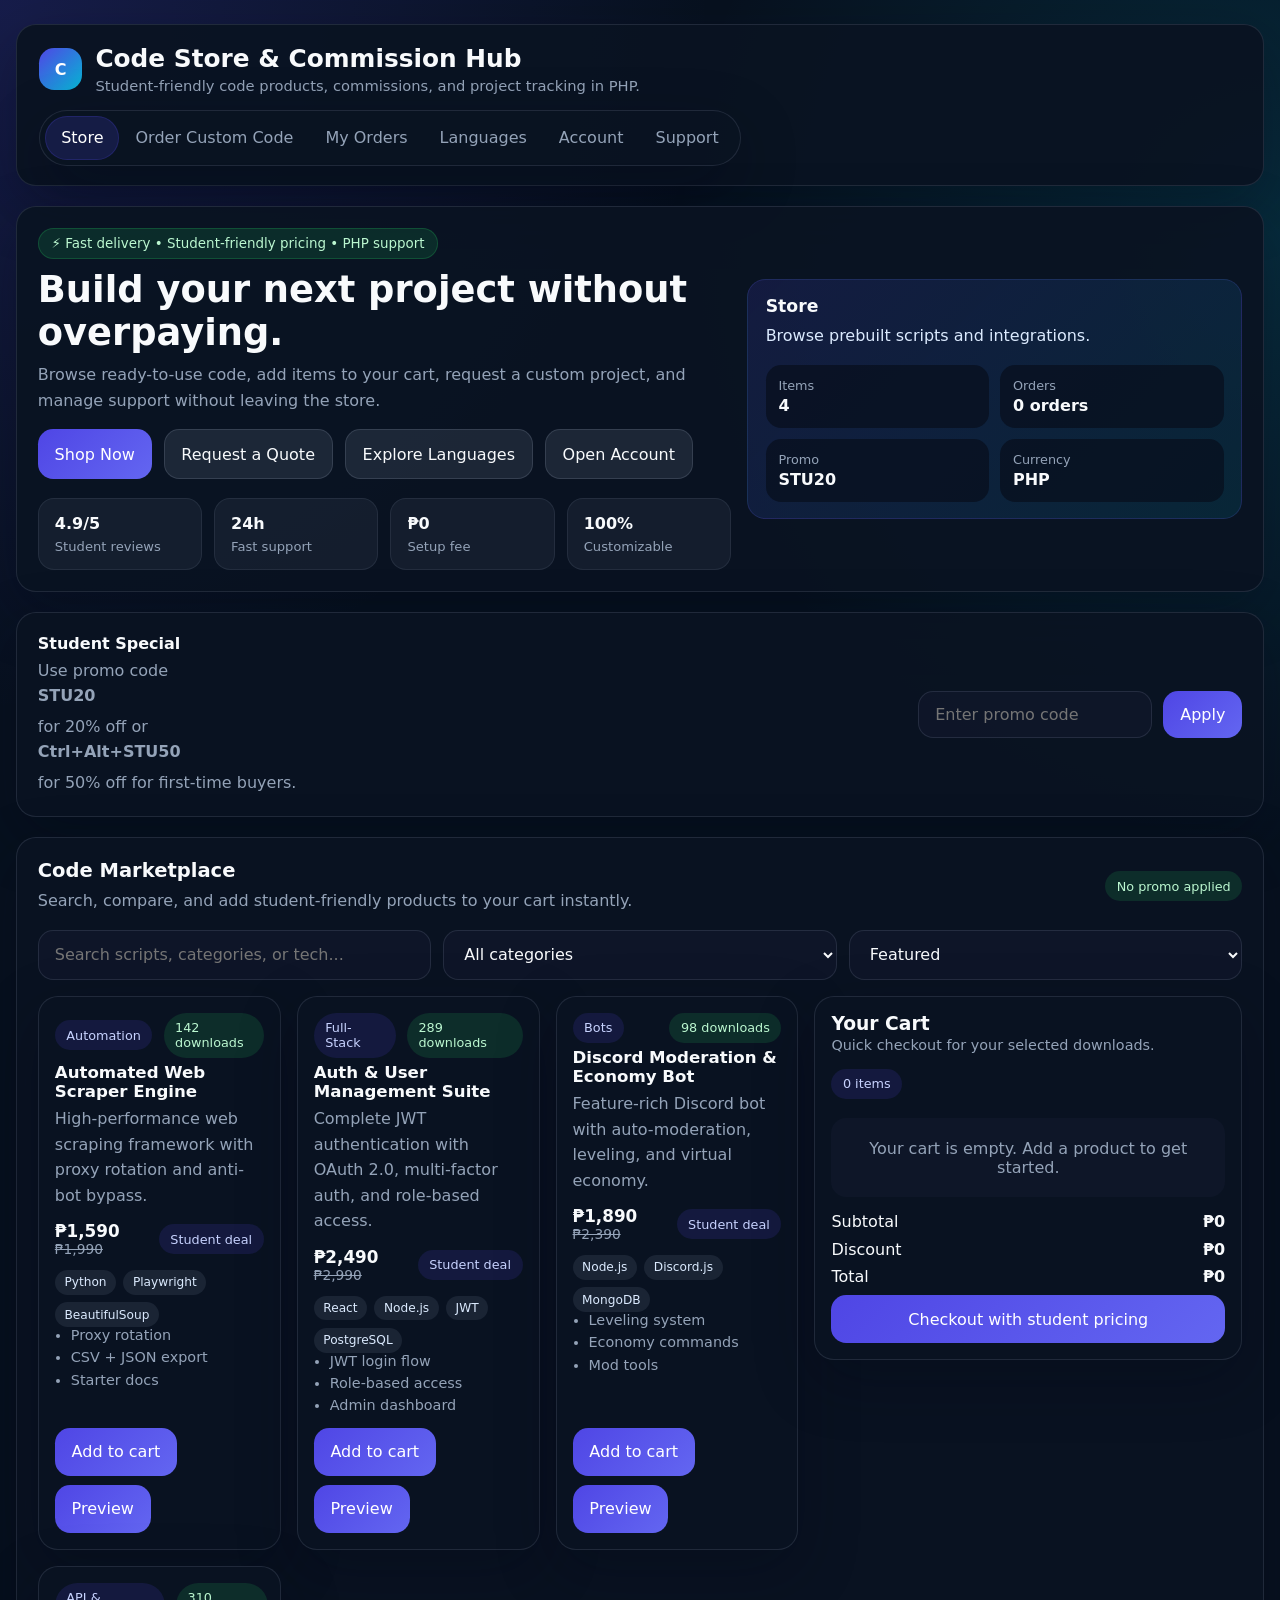
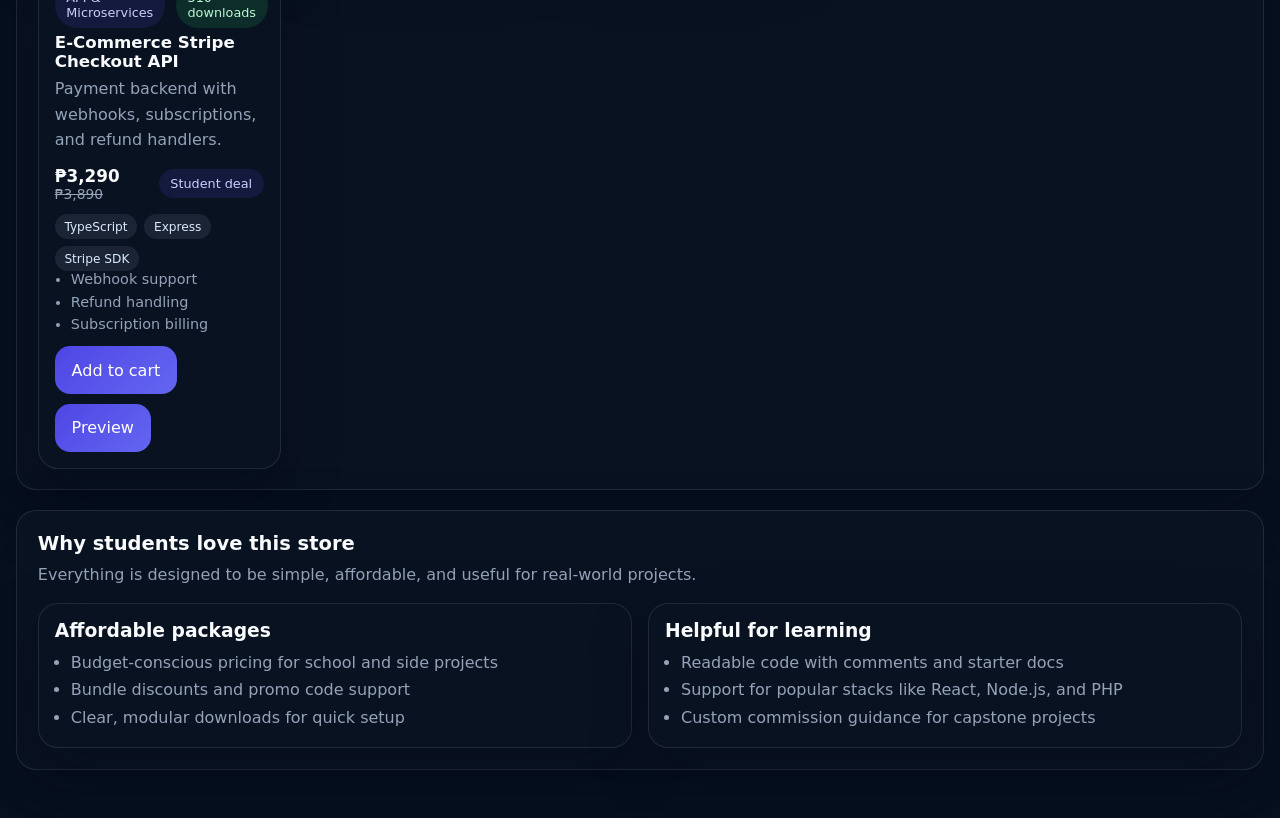
==== index.html @ bb5f00c5 "Update store with features" ====
﻿<!DOCTYPE html>
<html lang="en">
  <head>
    <meta charset="UTF-8" />
    <meta name="viewport" content="width=device-width, initial-scale=1.0" />
    <title>Code Store & Commission Hub</title>
    <style>
      :root {
        color-scheme: dark;
        --bg: #07111f;
        --surface: rgba(7, 17, 31, 0.95);
        --text: #f8fafc;
        --muted: #94a3b8;
        --accent: #4f46e5;
        --accent-soft: rgba(79, 70, 229, 0.16);
        --success: #22c55e;
        --warning: #f59e0b;
        --border: rgba(148, 163, 184, 0.16);
      }

      * {
        box-sizing: border-box;
      }

      body {
        margin: 0;
        min-height: 100vh;
        font-family: Inter, system-ui, -apple-system, BlinkMacSystemFont, 'Segoe UI', sans-serif;
        background: radial-gradient(circle at top left, rgba(79, 70, 229, 0.22), transparent 26%),
          radial-gradient(circle at 100% 10%, rgba(6, 182, 212, 0.16), transparent 24%),
          var(--bg);
        color: var(--text);
      }

      button,
      input,
      select,
      textarea {
        font: inherit;
      }

      .page {
        width: min(1280px, calc(100% - 2rem));
        margin: 0 auto;
        padding: 1.5rem 0 3rem;
      }

      .topbar,
      .tabs,
      .panel,
      .card,
      .cart-card,
      .mini-card {
        background: rgba(10, 19, 34, 0.95);
        border: 1px solid var(--border);
        border-radius: 1.25rem;
        box-shadow: 0 20px 60px rgba(2, 6, 23, 0.28);
      }

      .topbar {
        display: flex;
        flex-wrap: wrap;
        align-items: center;
        justify-content: space-between;
        gap: 1rem;
        padding: 1.2rem 1.4rem;
      }

      .brand {
        display: flex;
        align-items: center;
        gap: 0.85rem;
      }

      .brand-icon {
        width: 2.65rem;
        aspect-ratio: 1;
        border-radius: 0.95rem;
        background: linear-gradient(135deg, #4f46e5, #06b6d4);
        display: grid;
        place-items: center;
        font-weight: 800;
        color: white;
      }

      .brand-title {
        margin: 0;
        font-size: clamp(1.15rem, 2vw, 1.55rem);
      }

      .brand-subtitle {
        margin: 0.25rem 0 0;
        color: var(--muted);
        font-size: 0.92rem;
      }

      .tabs {
        display: inline-flex;
        padding: 0.3rem;
        border-radius: 999px;
      }

      .tab {
        border: none;
        background: transparent;
        color: var(--muted);
        padding: 0.78rem 1rem;
        border-radius: 999px;
        cursor: pointer;
        transition: all 180ms ease;
      }

      .tab.active {
        color: white;
        background: rgba(79, 70, 229, 0.18);
        box-shadow: inset 0 0 0 1px rgba(79, 70, 229, 0.22);
      }

      .content {
        display: grid;
        gap: 1.25rem;
        margin-top: 1.25rem;
      }

      .panel {
        padding: 1.3rem;
      }

      .panel h2 {
        margin: 0 0 0.4rem;
        font-size: 1.22rem;
      }

      .panel p {
        margin: 0;
        color: var(--muted);
        line-height: 1.6;
      }

      .hero {
        display: grid;
        gap: 1rem;
      }

      .hero-badge {
        display: inline-flex;
        align-items: center;
        gap: 0.45rem;
        max-width: fit-content;
        padding: 0.45rem 0.8rem;
        border-radius: 999px;
        background: rgba(34, 197, 94, 0.14);
        color: #bbf7d0;
        font-size: 0.84rem;
        border: 1px solid rgba(34, 197, 94, 0.24);
      }

      .hero h2 {
        margin: 0.65rem 0 0.5rem;
        font-size: clamp(1.5rem, 3vw, 2.3rem);
        line-height: 1.15;
      }

      .hero-actions {
        display: flex;
        flex-wrap: wrap;
        gap: 0.75rem;
        margin-top: 1rem;
      }

      .primary-btn,
      .secondary-btn,
      .card button,
      .form button,
      .promo-actions button,
      .cart-summary button,
      .mini-action {
        border: none;
        padding: 0.9rem 1.05rem;
        border-radius: 0.95rem;
        cursor: pointer;
        transition: transform 180ms ease, background 180ms ease;
      }

      .primary-btn,
      .card button,
      .form button,
      .promo-actions button,
      .cart-summary button {
        background: linear-gradient(135deg, #4f46e5, #6366f1);
        color: white;
      }

      .secondary-btn,
      .mini-action {
        background: rgba(148, 163, 184, 0.14);
        color: var(--text);
        border: 1px solid rgba(148, 163, 184, 0.2);
      }

      .primary-btn:hover,
      .secondary-btn:hover,
      .card button:hover,
      .form button:hover,
      .promo-actions button:hover,
      .cart-summary button:hover,
      .mini-action:hover {
        transform: translateY(-1px);
      }

      .stats {
        display: grid;
        gap: 0.75rem;
        grid-template-columns: repeat(auto-fit, minmax(120px, 1fr));
        margin-top: 1.2rem;
      }

      .stats > div {
        padding: 0.9rem 1rem;
        border-radius: 1rem;
        background: rgba(148, 163, 184, 0.08);
        border: 1px solid rgba(148, 163, 184, 0.12);
      }

      .stats strong {
        display: block;
        font-size: 1rem;
        margin-bottom: 0.2rem;
      }

      .stats span {
        color: var(--muted);
        font-size: 0.82rem;
      }

      .hero-summary {
        display: flex;
      }

      .summary-card {
        width: 100%;
        padding: 1rem 1.1rem;
        border-radius: 1.15rem;
        background: linear-gradient(135deg, rgba(79, 70, 229, 0.16), rgba(6, 182, 212, 0.12));
        border: 1px solid rgba(99, 102, 241, 0.18);
      }

      .summary-card h3 {
        margin: 0;
        font-size: 1.08rem;
      }

      .summary-card p {
        margin: 0.45rem 0 0;
        color: #dbeafe;
      }

      .summary-grid {
        display: grid;
        gap: 0.7rem;
        margin-top: 1rem;
        grid-template-columns: repeat(2, minmax(0, 1fr));
      }

      .summary-grid > div {
        padding: 0.8rem;
        border-radius: 0.95rem;
        background: rgba(8, 15, 28, 0.72);
      }

      .summary-grid span {
        display: block;
        color: var(--muted);
        font-size: 0.8rem;
        margin-bottom: 0.2rem;
      }

      .promo-banner {
        display: flex;
        flex-wrap: wrap;
        gap: 1rem;
        justify-content: space-between;
        align-items: center;
      }

      .promo-banner strong {
        display: block;
        margin-bottom: 0.3rem;
      }

      .promo-actions {
        display: flex;
        gap: 0.7rem;
        flex-wrap: wrap;
      }

      .promo-actions input {
        min-width: 200px;
        border: 1px solid var(--border);
        border-radius: 0.95rem;
        padding: 0.8rem 1rem;
        background: rgba(15, 23, 42, 0.95);
        color: var(--text);
      }

      .section-head {
        display: flex;
        flex-wrap: wrap;
        justify-content: space-between;
        gap: 0.75rem;
        align-items: center;
        margin-bottom: 1rem;
      }

      .pill {
        display: inline-flex;
        align-items: center;
        gap: 0.4rem;
        padding: 0.46rem 0.72rem;
        border-radius: 999px;
        font-size: 0.8rem;
        background: rgba(79, 70, 229, 0.15);
        color: #c7d2fe;
      }

      .pill.success {
        background: rgba(34, 197, 94, 0.15);
        color: #bbf7d0;
      }

      .filter-row {
        display: flex;
        flex-wrap: wrap;
        gap: 0.75rem;
        margin-bottom: 1rem;
      }

      .filter-row input,
      .filter-row select {
        border: 1px solid var(--border);
        background: rgba(15, 23, 42, 0.95);
        color: var(--text);
        border-radius: 0.95rem;
        padding: 0.85rem 1rem;
        min-width: 180px;
        flex: 1;
      }

      .store-shell {
        display: grid;
        gap: 1rem;
      }

      .products-panel {
        min-width: 0;
      }

      .grid-3 {
        display: grid;
        gap: 1rem;
        grid-template-columns: repeat(auto-fit, minmax(220px, 1fr));
      }

      .card {
        padding: 1rem;
        display: flex;
        flex-direction: column;
        gap: 0.9rem;
      }

      .card h3 {
        margin: 0;
        font-size: 1.04rem;
      }

      .card .meta {
        display: flex;
        justify-content: space-between;
        gap: 0.7rem;
        align-items: center;
        margin-bottom: 0.35rem;
      }

      .price-row {
        display: flex;
        align-items: center;
        justify-content: space-between;
        gap: 0.6rem;
      }

      .price-row strong {
        font-size: 1.05rem;
      }

      .old-price {
        color: var(--muted);
        text-decoration: line-through;
        font-size: 0.86rem;
      }

      .features-list {
        display: grid;
        gap: 0.4rem;
        margin: 0;
        padding-left: 1rem;
        color: var(--muted);
        font-size: 0.9rem;
      }

      .tags {
        display: flex;
        flex-wrap: wrap;
        gap: 0.45rem;
      }

      .tags span {
        padding: 0.34rem 0.6rem;
        border-radius: 999px;
        background: rgba(148, 163, 184, 0.12);
        color: #dbeafe;
        font-size: 0.76rem;
      }

      .card-actions {
        display: flex;
        gap: 0.6rem;
        flex-wrap: wrap;
        margin-top: auto;
      }

      .cart-card {
        padding: 1rem;
        display: flex;
        flex-direction: column;
        gap: 0.9rem;
      }

      .cart-items {
        display: grid;
        gap: 0.65rem;
      }

      .cart-item {
        padding: 0.8rem;
        border-radius: 0.95rem;
        background: rgba(15, 23, 42, 0.88);
        border: 1px solid var(--border);
      }

      .cart-item strong {
        display: block;
        margin-bottom: 0.25rem;
      }

      .cart-item small {
        color: var(--muted);
      }

      .cart-empty {
        padding: 1.3rem;
        border-radius: 0.95rem;
        background: rgba(15, 23, 42, 0.88);
        color: var(--muted);
        text-align: center;
      }

      .cart-summary {
        display: grid;
        gap: 0.55rem;
        margin-top: auto;
      }

      .line {
        display: flex;
        justify-content: space-between;
        gap: 0.6rem;
      }

      .option-grid {
        display: grid;
        gap: 0.8rem;
      }

      .option-card {
        text-align: left;
        border-radius: 1rem;
        padding: 0.95rem 1rem;
        border: 1px solid var(--border);
        background: rgba(15, 23, 42, 0.95);
        cursor: pointer;
        transition: border-color 180ms ease, background 180ms ease;
      }

      .option-card.selected {
        border-color: rgba(99, 102, 241, 0.4);
        background: rgba(79, 70, 229, 0.12);
      }

      .option-card small {
        display: block;
        margin-top: 0.35rem;
        color: var(--muted);
      }

      .form-group {
        display: grid;
        gap: 0.65rem;
        margin-bottom: 0.8rem;
      }

      .form-group input,
      .form-group select,
      .form-group textarea {
        width: 100%;
        border: 1px solid var(--border);
        border-radius: 0.95rem;
        padding: 0.85rem 1rem;
        background: rgba(15, 23, 42, 0.95);
        color: var(--text);
      }

      .form-group textarea {
        min-height: 110px;
        resize: vertical;
      }

      .field-row {
        display: grid;
        gap: 0.75rem;
        grid-template-columns: repeat(auto-fit, minmax(180px, 1fr));
      }

      .language-grid {
        display: grid;
        gap: 1rem;
        grid-template-columns: repeat(auto-fit, minmax(180px, 1fr));
      }

      .language-card {
        padding: 1rem;
        border-radius: 1rem;
        border: 1px solid var(--border);
        background: rgba(15, 23, 42, 0.95);
      }

      .language-card .tag {
        display: inline-flex;
        align-items: center;
        gap: 0.35rem;
        padding: 0.45rem 0.7rem;
        border-radius: 999px;
        background: rgba(79, 70, 229, 0.15);
        color: #c7d2fe;
        font-size: 0.8rem;
        margin-bottom: 0.7rem;
      }

      .language-card h3 {
        margin: 0 0 0.45rem;
      }

      .language-card p {
        color: var(--muted);
        line-height: 1.6;
      }

      .account-grid {
        display: grid;
        gap: 1rem;
      }

      .auth-card {
        padding: 1rem;
        border-radius: 1rem;
        border: 1px solid var(--border);
        background: rgba(15, 23, 42, 0.95);
      }

      .auth-toggle {
        display: flex;
        flex-wrap: wrap;
        gap: 0.6rem;
        margin: 0.7rem 0 1rem;
      }

      .auth-toggle button.active {
        background: rgba(79, 70, 229, 0.16);
        border-color: rgba(79, 70, 229, 0.3);
      }

      .notice {
        padding: 0.8rem 0.95rem;
        border-radius: 0.95rem;
        background: rgba(79, 70, 229, 0.12);
        color: #dbeafe;
        margin-top: 0.7rem;
      }

      .modal-backdrop {
        position: fixed;
        inset: 0;
        background: rgba(2, 6, 23, 0.82);
        display: grid;
        place-items: center;
        padding: 1rem;
        z-index: 50;
      }

      .modal-backdrop.hidden {
        display: none;
      }

      .modal {
        width: min(760px, 100%);
        max-height: 90vh;
        overflow: auto;
        background: rgba(10, 19, 34, 0.98);
        border: 1px solid var(--border);
        border-radius: 1.25rem;
        padding: 1.2rem;
        box-shadow: 0 24px 80px rgba(2, 6, 23, 0.35);
      }

      .modal-header {
        display: flex;
        justify-content: space-between;
        gap: 1rem;
        align-items: center;
        margin-bottom: 0.9rem;
      }

      .support-grid {
        display: grid;
        gap: 1rem;
      }

      .support-form,
      .support-list {
        display: grid;
        gap: 0.8rem;
      }

      .support-card {
        padding: 1rem;
        border-radius: 1rem;
        border: 1px solid var(--border);
        background: rgba(15, 23, 42, 0.95);
      }

      .support-card .actions {
        display: flex;
        flex-wrap: wrap;
        gap: 0.6rem;
        margin-top: 0.75rem;
      }

      .support-card .meta-line {
        display: flex;
        flex-wrap: wrap;
        gap: 0.65rem;
        align-items: center;
        color: var(--muted);
        font-size: 0.9rem;
      }

      .stack-buttons {
        display: flex;
        flex-wrap: wrap;
        gap: 0.6rem;
      }

      .stack-buttons button {
        border: 1px solid var(--border);
        padding: 0.7rem 0.9rem;
        border-radius: 999px;
        background: rgba(148, 163, 184, 0.08);
        color: var(--text);
        cursor: pointer;
      }

      .stack-buttons button.selected {
        background: rgba(79, 70, 229, 0.16);
        border-color: rgba(79, 70, 229, 0.3);
      }

      .summary-card .small-note {
        display: block;
        margin-top: 0.35rem;
        color: #dbeafe;
        font-size: 0.84rem;
      }

      .mini-grid {
        display: grid;
        gap: 1rem;
      }

      .mini-card {
        padding: 1rem;
      }

      .mini-card h3 {
        margin: 0 0 0.5rem;
      }

      .mini-card ul {
        margin: 0.5rem 0 0;
        padding-left: 1rem;
        color: var(--muted);
        line-height: 1.7;
      }

      .faq-list {
        display: grid;
        gap: 0.7rem;
        margin-top: 1rem;
      }

      .faq-item {
        padding: 0.9rem 1rem;
        border-radius: 1rem;
        background: rgba(15, 23, 42, 0.85);
        border: 1px solid var(--border);
      }

      .faq-item strong {
        display: block;
        margin-bottom: 0.25rem;
      }

      .orders-empty {
        padding: 2rem 1rem;
        text-align: center;
        color: var(--muted);
      }

      .order-card {
        padding: 1rem;
        border-radius: 1rem;
        border: 1px solid var(--border);
        background: rgba(15, 23, 42, 0.95);
        display: grid;
        gap: 0.75rem;
      }

      .order-header {
        display: flex;
        justify-content: space-between;
        gap: 0.75rem;
        flex-wrap: wrap;
      }

      .order-meta {
        display: flex;
        gap: 0.6rem;
        flex-wrap: wrap;
        align-items: center;
      }

      .order-key,
      .order-status {
        display: inline-flex;
        align-items: center;
        gap: 0.35rem;
        padding: 0.5rem 0.7rem;
        border-radius: 999px;
        background: rgba(148, 163, 184, 0.1);
        color: #dbeafe;
        font-size: 0.8rem;
      }

      .progress-bar {
        height: 0.72rem;
        border-radius: 999px;
        background: rgba(148, 163, 184, 0.14);
        overflow: hidden;
      }

      .progress-fill {
        height: 100%;
        background: linear-gradient(90deg, #4f46e5, #06b6d4);
      }

      @media (min-width: 860px) {
        .hero {
          grid-template-columns: 1.4fr 1fr;
          align-items: center;
        }

        .store-shell {
          grid-template-columns: 1.6fr 0.9fr;
          align-items: start;
        }

        .mini-grid {
          grid-template-columns: 1fr 1fr;
        }
      }
    </style>
  </head>
  <body>
    <div class="page">
      <section class="topbar">
        <div class="brand">
          <div class="brand-icon">C</div>
          <div>
            <h1 class="brand-title">Code Store & Commission Hub</h1>
            <p class="brand-subtitle">Student-friendly code products, commissions, and project tracking in PHP.</p>
          </div>
        </div>
        <div class="tabs" id="tabButtons"></div>
      </section>

      <section class="content">
        <article class="panel hero">
          <div>
            <span class="hero-badge">⚡ Fast delivery • Student-friendly pricing • PHP support</span>
            <h2>Build your next project without overpaying.</h2>
            <p>Browse ready-to-use code, add items to your cart, request a custom project, and manage support without leaving the store.</p>
            <div class="hero-actions">
              <button class="primary-btn" data-scroll="store">Shop Now</button>
              <button class="secondary-btn" data-scroll="commission">Request a Quote</button>
              <button class="secondary-btn" data-scroll="languages">Explore Languages</button>
              <button class="secondary-btn" data-scroll="account">Open Account</button>
            </div>
            <div class="stats">
              <div><strong>4.9/5</strong><span>Student reviews</span></div>
              <div><strong>24h</strong><span>Fast support</span></div>
              <div><strong>₱0</strong><span>Setup fee</span></div>
              <div><strong>100%</strong><span>Customizable</span></div>
            </div>
          </div>
          <div class="hero-summary">
            <div class="summary-card">
              <div>
                <h3 id="activeTabTitle">Store</h3>
                <p id="activeTabSubtitle">Browse prebuilt scripts and integrations.</p>
              </div>
              <div class="summary-grid">
                <div><span>Items</span><strong id="catalogCount">0</strong></div>
                <div><span>Orders</span><strong id="orderCount">0</strong></div>
                <div><span>Promo</span><strong>STU20</strong></div>
                <div><span>Currency</span><strong>PHP</strong></div>
              </div>
            </div>
          </div>
        </article>

        <article class="panel">
          <div class="promo-banner">
            <div>
              <strong>Student Special</strong>
              <p>Use promo code <strong>STU20</strong> for 20% off or <strong>Ctrl+Alt+STU50</strong> for 50% off for first-time buyers.</p>
            </div>
            <div class="promo-actions">
              <input id="promoInput" type="text" placeholder="Enter promo code" />
              <button class="secondary-btn" id="applyPromoBtn">Apply</button>
            </div>
          </div>
        </article>

        <article class="panel" id="storePanel">
          <div class="section-head">
            <div>
              <h2>Code Marketplace</h2>
              <p>Search, compare, and add student-friendly products to your cart instantly.</p>
            </div>
            <span class="pill success" id="promoStatus">No promo applied</span>
          </div>
          <div class="filter-row">
            <input id="searchInput" type="text" placeholder="Search scripts, categories, or tech..." />
            <select id="categoryFilter">
              <option value="all">All categories</option>
            </select>
            <select id="sortFilter">
              <option value="featured">Featured</option>
              <option value="cheap">Price: low to high</option>
              <option value="expensive">Price: high to low</option>
            </select>
          </div>
          <div class="store-shell">
            <div class="products-panel">
              <div class="grid-3" id="storeGrid"></div>
            </div>
            <aside class="cart-card">
              <div class="section-head" style="margin-bottom: 0.3rem;">
                <div>
                  <h3 style="margin: 0;">Your Cart</h3>
                  <p style="font-size: 0.9rem;">Quick checkout for your selected downloads.</p>
                </div>
                <span class="pill" id="cartCount">0 items</span>
              </div>
              <div class="cart-items" id="cartItems"></div>
              <div class="cart-summary">
                <div class="line"><span>Subtotal</span><strong id="subtotalValue">₱0</strong></div>
                <div class="line"><span>Discount</span><strong id="discountValue">₱0</strong></div>
                <div class="line"><span>Total</span><strong id="totalValue">₱0</strong></div>
                <button id="checkoutBtn">Checkout with student pricing</button>
              </div>
            </aside>
          </div>
        </article>

        <article class="panel" id="commissionPanel" hidden>
          <div>
            <h2>Order Custom Code</h2>
            <p>Create a tailored project brief and receive a transparent quote in Philippine Peso.</p>
          </div>
          <form class="form" id="commissionForm">
            <div class="form-group">
              <label>Project Scope</label>
              <div class="option-grid" id="scopeOptions"></div>
            </div>
            <div class="form-group">
              <label>Preferred Tech Stack</label>
              <div class="stack-buttons" id="stackButtons"></div>
            </div>
            <div class="form-group">
              <label>Delivery Speed</label>
              <div class="option-grid" id="deliveryOptions"></div>
            </div>
            <div class="form-group">
              <label>Project Description</label>
              <textarea id="projectDescription" placeholder="Describe your feature requirements, APIs, and goals..."></textarea>
            </div>
            <div class="summary-card">
              <div>
                <h3>Estimated Investment</h3>
                <p id="estimatedPrice">₱0</p>
                <span class="small-note">Includes student-friendly discounts and real-world delivery estimates.</span>
              </div>
              <button type="submit">Submit Commission Request</button>
            </div>
          </form>
        </article>

        <article class="panel" id="ordersPanel" hidden>
          <div class="section-head">
            <div>
              <h2>Your Orders</h2>
              <p>Track your purchases and active commissions in one place.</p>
            </div>
            <span class="pill">Secure downloads • Progress updates</span>
          </div>
          <div id="ordersList"></div>
        </article>

        <article class="panel" id="languagesPanel" hidden>
          <div class="section-head">
            <div>
              <h2>Programming Languages</h2>
              <p>Browse starter resources for PHP, Java, JavaScript, C, C++, and C# right here on the same page.</p>
            </div>
            <span class="pill">One-stop learning library</span>
          </div>
          <div class="language-grid" id="languageGrid">
            <div class="language-card">
              <div class="tag">PHP</div>
              <h3>PHP Projects</h3>
              <p>Starter templates for CMS modules, admin panels, APIs, and form processing.</p>
            </div>
            <div class="language-card">
              <div class="tag">Java</div>
              <h3>Java Applications</h3>
              <p>Console apps, desktop utilities, and backend service foundations.</p>
            </div>
            <div class="language-card">
              <div class="tag">JavaScript</div>
              <h3>JS Frontend Kits</h3>
              <p>Interactive UI components, dashboards, and browser-based automation scripts.</p>
            </div>
            <div class="language-card">
              <div class="tag">C</div>
              <h3>C Systems Starter</h3>
              <p>Low-level utilities, data structures, and algorithm practice templates.</p>
            </div>
            <div class="language-card">
              <div class="tag">C++</div>
              <h3>C++ Toolkit</h3>
              <p>Competitive programming templates, game logic, and performance-focused builds.</p>
            </div>
            <div class="language-card">
              <div class="tag">C#</div>
              <h3>C# Solutions</h3>
              <p>Windows desktop apps, Unity-friendly code, and .NET service blueprints.</p>
            </div>
          </div>
        </article>

        <article class="panel" id="accountPanel" hidden>
          <div class="section-head">
            <div>
              <h2>My Account</h2>
              <p>Create an account, sign in, and keep your purchases and support requests in one place.</p>
            </div>
            <span class="pill">Secure local account</span>
          </div>
          <div class="account-grid">
            <div class="auth-card">
              <div class="auth-toggle">
                <button class="mini-action active" type="button" data-auth-view="login">Login</button>
                <button class="mini-action" type="button" data-auth-view="register">Register</button>
              </div>
              <form id="loginForm" class="form-group">
                <div class="field-row">
                  <div>
                    <label>Email</label>
                    <input type="email" id="loginEmail" required />
                  </div>
                  <div>
                    <label>Password</label>
                    <input type="password" id="loginPassword" required />
                  </div>
                </div>
                <button type="submit">Log in</button>
              </form>
              <form id="registerForm" class="form-group" hidden>
                <div class="field-row">
                  <div>
                    <label>Full name</label>
                    <input type="text" id="registerName" required />
                  </div>
                  <div>
                    <label>Email</label>
                    <input type="email" id="registerEmail" required />
                  </div>
                </div>
                <div class="field-row">
                  <div>
                    <label>Password</label>
                    <input type="password" id="registerPassword" required />
                  </div>
                </div>
                <button type="submit">Create account</button>
              </form>
            </div>
            <div class="auth-card">
              <h3 style="margin-top: 0;">Account status</h3>
              <p id="accountStatus">You are not signed in yet.</p>
              <div id="accountInfo" class="notice"></div>
              <button id="logoutBtn" class="secondary-btn" style="margin-top: 0.8rem;" hidden>Log out</button>
            </div>
          </div>
        </article>

        <article class="panel" id="supportPanel" hidden>
          <div class="section-head">
            <div>
              <h2>Support Center</h2>
              <p>Request a refund, cancel an order, or ask for help with a purchase.</p>
            </div>
            <span class="pill">Live support queue</span>
          </div>
          <div class="support-grid">
            <form class="support-form" id="supportForm">
              <div class="form-group">
                <label>Issue Type</label>
                <select id="supportType">
                  <option value="refund">Refund request</option>
                  <option value="cancel">Order cancellation</option>
                  <option value="help">General support</option>
                </select>
              </div>
              <div class="form-group">
                <label>Related Order</label>
                <select id="supportOrderSelect"></select>
              </div>
              <div class="form-group">
                <label>Message</label>
                <textarea id="supportMessage" placeholder="Tell us what happened and how we can help..."></textarea>
              </div>
              <button type="submit">Submit support request</button>
            </form>
            <div class="support-list" id="supportList"></div>
          </div>
        </article>

        <article class="panel">
          <div class="section-head">
            <div>
              <h2>Why students love this store</h2>
              <p>Everything is designed to be simple, affordable, and useful for real-world projects.</p>
            </div>
          </div>
          <div class="mini-grid">
            <div class="mini-card">
              <h3>Affordable packages</h3>
              <ul>
                <li>Budget-conscious pricing for school and side projects</li>
                <li>Bundle discounts and promo code support</li>
                <li>Clear, modular downloads for quick setup</li>
              </ul>
            </div>
            <div class="mini-card">
              <h3>Helpful for learning</h3>
              <ul>
                <li>Readable code with comments and starter docs</li>
                <li>Support for popular stacks like React, Node.js, and PHP</li>
                <li>Custom commission guidance for capstone projects</li>
              </ul>
            </div>
          </div>
        </article>
      </section>
    </div>

    <div id="modalBackdrop" class="modal-backdrop hidden">
      <div class="modal">
        <div class="modal-header">
          <h3 id="modalTitle" style="margin: 0;">Details</h3>
          <button id="closeModalBtn" class="secondary-btn">Close</button>
        </div>
        <div id="modalBody"></div>
      </div>
    </div>

    <script>
      const tabs = [
        { id: 'store', title: 'Store', subtitle: 'Browse prebuilt scripts and integrations.' },
        { id: 'commission', title: 'Order Custom Code', subtitle: 'Submit a custom software request.' },
        { id: 'orders', title: 'My Orders', subtitle: 'Review your active commissions and purchases.' },
        { id: 'languages', title: 'Languages', subtitle: 'Explore coding language resources.' },
        { id: 'account', title: 'Account', subtitle: 'Log in, register, and manage your profile.' },
        { id: 'support', title: 'Support', subtitle: 'Manage refunds, cancellations, and help requests.' }
      ];

      const prebuiltItems = [
        {
          id: 'script-1',
          title: 'Automated Web Scraper Engine',
          category: 'Automation',
          price: 1590,
          oldPrice: 1990,
          tech: ['Python', 'Playwright', 'BeautifulSoup'],
          description: 'High-performance web scraping framework with proxy rotation and anti-bot bypass.',
          downloads: 142,
          features: ['Proxy rotation', 'CSV + JSON export', 'Starter docs']
        },
        {
          id: 'script-2',
          title: 'Auth & User Management Suite',
          category: 'Full-Stack',
          price: 2490,
          oldPrice: 2990,
          tech: ['React', 'Node.js', 'JWT', 'PostgreSQL'],
          description: 'Complete JWT authentication with OAuth 2.0, multi-factor auth, and role-based access.',
          downloads: 289,
          features: ['JWT login flow', 'Role-based access', 'Admin dashboard']
        },
        {
          id: 'script-3',
          title: 'Discord Moderation & Economy Bot',
          category: 'Bots',
          price: 1890,
          oldPrice: 2390,
          tech: ['Node.js', 'Discord.js', 'MongoDB'],
          description: 'Feature-rich Discord bot with auto-moderation, leveling, and virtual economy.',
          downloads: 98,
          features: ['Leveling system', 'Economy commands', 'Mod tools']
        },
        {
          id: 'script-4',
          title: 'E-Commerce Stripe Checkout API',
          category: 'API & Microservices',
          price: 3290,
          oldPrice: 3890,
          tech: ['TypeScript', 'Express', 'Stripe SDK'],
          description: 'Payment backend with webhooks, subscriptions, and refund handlers.',
          downloads: 310,
          features: ['Webhook support', 'Refund handling', 'Subscription billing']
        }
      ];

      const languagePacks = [
        {
          id: 'php',
          title: 'PHP Starter Pack',
          description: 'Reusable PHP templates for forms, APIs, and admin panels.',
          filename: 'php-starter-pack.txt',
          content: 'PHP Starter Pack\n- Form handler template\n- API route starter\n- Admin panel layout sample'
        },
        {
          id: 'java',
          title: 'Java Starter Pack',
          description: 'Console and backend Java foundations for school and capstone projects.',
          filename: 'java-starter-pack.txt',
          content: 'Java Starter Pack\n- Main class template\n- CRUD service scaffold\n- File handling sample'
        },
        {
          id: 'javascript',
          title: 'JavaScript Starter Pack',
          description: 'Frontend and Node.js modules with reusable UI patterns.',
          filename: 'javascript-starter-pack.txt',
          content: 'JavaScript Starter Pack\n- DOM utility functions\n- API request helper\n- UI state sample'
        },
        {
          id: 'c',
          title: 'C Starter Pack',
          description: 'Simple C utilities for data structures and algorithm study.',
          filename: 'c-starter-pack.txt',
          content: 'C Starter Pack\n- Linked list sample\n- Stack implementation\n- File input output example'
        },
        {
          id: 'cpp',
          title: 'C++ Starter Pack',
          description: 'Performance-oriented templates for games, algorithms, and competitions.',
          filename: 'cpp-starter-pack.txt',
          content: 'C++ Starter Pack\n- Sorting template\n- Class demo\n- Graph traversal sample'
        },
        {
          id: 'csharp',
          title: 'C# Starter Pack',
          description: 'Helpful C# templates for .NET, desktop apps, and Unity-style coding.',
          filename: 'csharp-starter-pack.txt',
          content: 'C# Starter Pack\n- Console app template\n- Service class sample\n- JSON helper example'
        }
      ];

      const commissionScope = [
        { id: 'basic', title: 'Basic Script / Bug Fix', price: 4200 },
        { id: 'medium', title: 'Full Feature Module', price: 9800 },
        { id: 'complex', title: 'Full Platform / App', price: 24800 }
      ];

      const deliveryOptionsData = [
        { id: 'standard', title: 'Standard (7 days)', multiplier: 1.0 },
        { id: 'express', title: 'Express (3 days)', multiplier: 1.3 },
        { id: 'rush', title: 'Rush (24 hours)', multiplier: 1.8 }
      ];

      const stackOptions = ['React', 'Node.js', 'Python', 'TypeScript', 'Go', 'PostgreSQL', 'Docker', 'TailwindCSS'];

      let currentTab = 'store';

      const state = {
        search: '',
        category: 'all',
        sort: 'featured',
        promo: '',
        promoApplied: false,
        selectedScope: 'medium',
        selectedDelivery: 'standard',
        selectedStack: ['React', 'Node.js'],
        description: '',
        cart: [],
        supportTickets: [],
        currentUser: null,
        authView: 'login'
      };

      const tabButtons = document.getElementById('tabButtons');
      const activeTabTitle = document.getElementById('activeTabTitle');
      const activeTabSubtitle = document.getElementById('activeTabSubtitle');
      const orderCount = document.getElementById('orderCount');
      const catalogCount = document.getElementById('catalogCount');
      const storePanel = document.getElementById('storePanel');
      const commissionPanel = document.getElementById('commissionPanel');
      const ordersPanel = document.getElementById('ordersPanel');
      const languagesPanel = document.getElementById('languagesPanel');
      const accountPanel = document.getElementById('accountPanel');
      const supportPanel = document.getElementById('supportPanel');
      const storeGrid = document.getElementById('storeGrid');
      const searchInput = document.getElementById('searchInput');
      const categoryFilter = document.getElementById('categoryFilter');
      const sortFilter = document.getElementById('sortFilter');
      const scopeOptions = document.getElementById('scopeOptions');
      const deliveryOptions = document.getElementById('deliveryOptions');
      const stackButtons = document.getElementById('stackButtons');
      const estimatedPrice = document.getElementById('estimatedPrice');
      const projectDescription = document.getElementById('projectDescription');
      const commissionForm = document.getElementById('commissionForm');
      const ordersList = document.getElementById('ordersList');
      const supportForm = document.getElementById('supportForm');
      const supportType = document.getElementById('supportType');
      const supportOrderSelect = document.getElementById('supportOrderSelect');
      const supportMessage = document.getElementById('supportMessage');
      const supportList = document.getElementById('supportList');
      const promoInput = document.getElementById('promoInput');
      const applyPromoBtn = document.getElementById('applyPromoBtn');
      const promoStatus = document.getElementById('promoStatus');
      const cartItems = document.getElementById('cartItems');
      const cartCount = document.getElementById('cartCount');
      const subtotalValue = document.getElementById('subtotalValue');
      const discountValue = document.getElementById('discountValue');
      const totalValue = document.getElementById('totalValue');
      const checkoutBtn = document.getElementById('checkoutBtn');
      const modalBackdrop = document.getElementById('modalBackdrop');
      const modalTitle = document.getElementById('modalTitle');
      const modalBody = document.getElementById('modalBody');
      const closeModalBtn = document.getElementById('closeModalBtn');
      const loginForm = document.getElementById('loginForm');
      const registerForm = document.getElementById('registerForm');
      const loginEmail = document.getElementById('loginEmail');
      const loginPassword = document.getElementById('loginPassword');
      const registerName = document.getElementById('registerName');
      const registerEmail = document.getElementById('registerEmail');
      const registerPassword = document.getElementById('registerPassword');
      const accountStatus = document.getElementById('accountStatus');
      const accountInfo = document.getElementById('accountInfo');
      const logoutBtn = document.getElementById('logoutBtn');
      const languageGrid = document.getElementById('languageGrid');

      function formatCurrency(value) {
        return new Intl.NumberFormat('en-PH', { style: 'currency', currency: 'PHP', maximumFractionDigits: 0 }).format(value);
      }

      function generateKey(title) {
        const code = title
          .split(' ')
          .map(word => word[0])
          .join('')
          .toUpperCase();
        return `${code}-${Math.random().toString(36).slice(2, 8).toUpperCase()}`;
      }

      function getEstimatedPrice() {
        const scope = commissionScope.find(item => item.id === state.selectedScope);
        const delivery = deliveryOptionsData.find(item => item.id === state.selectedDelivery);
        const stackFee = state.selectedStack.length * 650;
        return Math.round((scope.price + stackFee) * delivery.multiplier);
      }

      function getDiscountPercent() {
        const promo = state.promo.toUpperCase();
        if (state.promoApplied && promo === 'STU20') return 0.2;
        if (state.promoApplied && promo === 'CTRL+ALT+STU50') return 0.5;
        return 0;
      }

      function getCartSubtotal() {
        return state.cart.reduce((sum, item) => sum + item.price, 0);
      }

      function getCartDiscount() {
        return Math.round(getCartSubtotal() * getDiscountPercent());
      }

      function getCartTotal() {
        return getCartSubtotal() - getCartDiscount();
      }

      function getCurrentUserOrders() {
        return state.currentUser?.orders || [];
      }

      function saveAccount(user) {
        localStorage.setItem('codeStoreAccount', JSON.stringify(user));
        const accounts = JSON.parse(localStorage.getItem('codeStoreAccounts') || '[]');
        const existingIndex = accounts.findIndex(account => account.email === user.email);
        if (existingIndex >= 0) {
          accounts[existingIndex] = user;
        } else {
          accounts.push(user);
        }
        localStorage.setItem('codeStoreAccounts', JSON.stringify(accounts));
      }

      function loadAccount() {
        const raw = localStorage.getItem('codeStoreAccount');
        if (!raw) return null;
        try {
          const user = JSON.parse(raw);
          return { ...user, orders: user.orders || [] };
        } catch (error) {
          return null;
        }
      }

      function requireAccount(actionLabel) {
        if (!state.currentUser) {
          alert(`Please create an account or log in before you can ${actionLabel}.`);
          setTab('account');
          return false;
        }
        return true;
      }

      function setTab(tabId) {
        currentTab = tabId;
        const tabData = tabs.find(tab => tab.id === tabId);
        if (!tabData) return;
        activeTabTitle.textContent = tabData.title;
        activeTabSubtitle.textContent = tabData.subtitle;
        orderCount.textContent = `${getCurrentUserOrders().length} orders`;

        tabButtons.querySelectorAll('.tab').forEach(button => {
          button.classList.toggle('active', button.dataset.tab === tabId);
        });

        storePanel.hidden = tabId !== 'store';
        commissionPanel.hidden = tabId !== 'commission';
        ordersPanel.hidden = tabId !== 'orders';
        languagesPanel.hidden = tabId !== 'languages';
        accountPanel.hidden = tabId !== 'account';
        supportPanel.hidden = tabId !== 'support';
      }

      function renderTabs() {
        tabButtons.innerHTML = tabs
          .map(tab => `<button class="tab${tab.id === currentTab ? ' active' : ''}" data-tab="${tab.id}">${tab.title}</button>`)
          .join('');

        tabButtons.querySelectorAll('.tab').forEach(button => {
          button.addEventListener('click', () => setTab(button.dataset.tab));
        });
      }

      function renderCategoryFilter() {
        const categories = ['all', ...new Set(prebuiltItems.map(item => item.category))];
        categoryFilter.innerHTML = categories
          .map(category => `<option value="${category}" ${state.category === category ? 'selected' : ''}>${category === 'all' ? 'All categories' : category}</option>`)
          .join('');
      }

      function getFilteredItems() {
        const query = state.search.trim().toLowerCase();
        return prebuiltItems
          .filter(item => {
            const matchesCategory = state.category === 'all' || item.category === state.category;
            const matchesQuery =
              item.title.toLowerCase().includes(query) ||
              item.category.toLowerCase().includes(query) ||
              item.tech.some(tech => tech.toLowerCase().includes(query));
            return matchesCategory && matchesQuery;
          })
          .sort((a, b) => {
            if (state.sort === 'cheap') return a.price - b.price;
            if (state.sort === 'expensive') return b.price - a.price;
            return 0;
          });
      }

      function renderStore() {
        const filtered = getFilteredItems();
        catalogCount.textContent = filtered.length;

        if (filtered.length === 0) {
          storeGrid.innerHTML = '<div class="orders-empty">No matching products were found.</div>';
          return;
        }

        storeGrid.innerHTML = filtered
          .map(item => `
            <div class="card">
              <div>
                <div class="meta">
                  <span class="pill">${item.category}</span>
                  <span class="pill success">${item.downloads} downloads</span>
                </div>
                <h3>${item.title}</h3>
                <p style="color: var(--muted); margin: 0.3rem 0 0.8rem; line-height: 1.6;">${item.description}</p>
                <div class="price-row">
                  <div>
                    <strong>${formatCurrency(item.price)}</strong>
                    <div class="old-price">${item.oldPrice ? formatCurrency(item.oldPrice) : ''}</div>
                  </div>
                  <span class="pill">Student deal</span>
                </div>
                <div class="tags" style="margin-top: 0.8rem;">${item.tech.map(tech => `<span>${tech}</span>`).join('')}</div>
                <ul class="features-list">
                  ${item.features.map(feature => `<li>${feature}</li>`).join('')}
                </ul>
              </div>
              <div class="card-actions">
                <button data-action="buy" data-id="${item.id}">Add to cart</button>
                <button class="secondary-btn" data-action="preview" data-id="${item.id}">Preview</button>
              </div>
            </div>
          `)
          .join('');

        storeGrid.querySelectorAll('button[data-action="buy"]').forEach(button => {
          button.addEventListener('click', () => {
            const item = prebuiltItems.find(product => product.id === button.dataset.id);
            if (!item) return;
            const existing = state.cart.find(entry => entry.id === item.id);
            if (existing) {
              existing.quantity += 1;
            } else {
              state.cart.push({ ...item, quantity: 1 });
            }
            renderCart();
            setTab('store');
          });
        });

        storeGrid.querySelectorAll('button[data-action="preview"]').forEach(button => {
          button.addEventListener('click', () => {
            const item = prebuiltItems.find(product => product.id === button.dataset.id);
            if (!item) return;
            openModal(item.title, `
              <div class="notice">${item.description}</div>
              <p><strong>Category:</strong> ${item.category}</p>
              <p><strong>Tech stack:</strong> ${item.tech.join(', ')}</p>
              <ul class="features-list">
                ${item.features.map(feature => `<li>${feature}</li>`).join('')}
              </ul>
              <div class="card-actions" style="margin-top: 1rem;">
                <button class="primary-btn" data-add-product="${item.id}">Add to cart</button>
                <button class="secondary-btn" data-close-modal="true">Close</button>
              </div>
            `);
          });
        });
      }

      function renderLanguages() {
        languageGrid.innerHTML = languagePacks
          .map(pack => `
            <div class="language-card">
              <div class="tag">${pack.title.split(' ')[0]}</div>
              <h3>${pack.title}</h3>
              <p>${pack.description}</p>
              <div class="card-actions" style="margin-top: 1rem;">
                <button class="primary-btn" data-download-pack="${pack.id}">Download pack</button>
              </div>
            </div>
          `)
          .join('');

        languageGrid.querySelectorAll('[data-download-pack]').forEach(button => {
          button.addEventListener('click', () => {
            const pack = languagePacks.find(item => item.id === button.dataset.downloadPack);
            if (!pack) return;
            const blob = new Blob([pack.content], { type: 'text/plain;charset=utf-8' });
            const url = URL.createObjectURL(blob);
            const link = document.createElement('a');
            link.href = url;
            link.download = pack.filename;
            link.click();
            URL.revokeObjectURL(url);
          });
        });
      }

      function renderCart() {
        cartCount.textContent = `${state.cart.reduce((sum, item) => sum + item.quantity, 0)} items`;
        if (state.cart.length === 0) {
          cartItems.innerHTML = '<div class="cart-empty">Your cart is empty. Add a product to get started.</div>';
          subtotalValue.textContent = formatCurrency(0);
          discountValue.textContent = formatCurrency(0);
          totalValue.textContent = formatCurrency(0);
          return;
        }

        cartItems.innerHTML = state.cart
          .map(item => `
            <div class="cart-item">
              <strong>${item.title}</strong>
              <small>${item.quantity} × ${formatCurrency(item.price)}</small>
            </div>
          `)
          .join('');

        subtotalValue.textContent = formatCurrency(getCartSubtotal());
        discountValue.textContent = formatCurrency(getCartDiscount());
        totalValue.textContent = formatCurrency(getCartTotal());
      }

      function renderCommissionOptions() {
        scopeOptions.innerHTML = commissionScope
          .map(option => `
            <button type="button" class="option-card${state.selectedScope === option.id ? ' selected' : ''}" data-scope="${option.id}">
              <strong>${option.title}</strong>
              <small>Base ${formatCurrency(option.price)}</small>
            </button>
          `)
          .join('');

        deliveryOptions.innerHTML = deliveryOptionsData
          .map(option => `
            <button type="button" class="option-card${state.selectedDelivery === option.id ? ' selected' : ''}" data-delivery="${option.id}">
              <strong>${option.title}</strong>
              <small>${option.multiplier}x rate</small>
            </button>
          `)
          .join('');

        stackButtons.innerHTML = stackOptions
          .map(stack => `
            <button type="button" class="${state.selectedStack.includes(stack) ? 'selected' : ''}" data-stack="${stack}">${stack}</button>
          `)
          .join('');

        document.querySelectorAll('#scopeOptions button').forEach(button => {
          button.addEventListener('click', () => {
            state.selectedScope = button.dataset.scope;
            renderCommissionOptions();
            renderEstimatedPrice();
          });
        });

        document.querySelectorAll('#deliveryOptions button').forEach(button => {
          button.addEventListener('click', () => {
            state.selectedDelivery = button.dataset.delivery;
            renderCommissionOptions();
            renderEstimatedPrice();
          });
        });

        document.querySelectorAll('#stackButtons button').forEach(button => {
          button.addEventListener('click', () => {
            const tech = button.dataset.stack;
            const index = state.selectedStack.indexOf(tech);
            if (index >= 0) {
              state.selectedStack.splice(index, 1);
            } else {
              state.selectedStack.push(tech);
            }
            renderCommissionOptions();
            renderEstimatedPrice();
          });
        });
      }

      function renderEstimatedPrice() {
        estimatedPrice.textContent = formatCurrency(getEstimatedPrice());
      }

      function renderSupportOrderOptions() {
        const currentOrders = getCurrentUserOrders();
        supportOrderSelect.innerHTML = currentOrders.length
          ? currentOrders.map(order => `<option value="${order.id}">${order.id} — ${order.title}</option>`).join('')
          : '<option value="">No orders yet</option>';
      }

      function openModal(title, body) {
        modalTitle.textContent = title;
        modalBody.innerHTML = body;
        modalBackdrop.classList.remove('hidden');

        modalBody.querySelectorAll('[data-add-product]').forEach(button => {
          button.addEventListener('click', () => {
            const item = prebuiltItems.find(product => product.id === button.dataset.addProduct);
            if (!item) return;
            const existing = state.cart.find(entry => entry.id === item.id);
            if (existing) {
              existing.quantity += 1;
            } else {
              state.cart.push({ ...item, quantity: 1 });
            }
            renderCart();
            closeModal();
          });
        });

        modalBody.querySelectorAll('[data-close-modal]').forEach(button => {
          button.addEventListener('click', closeModal);
        });
      }

      function closeModal() {
        modalBackdrop.classList.add('hidden');
      }

      function renderAccount() {
        const user = state.currentUser;
        if (!user) {
          accountStatus.textContent = 'You are not signed in yet.';
          accountInfo.innerHTML = 'Create an account or log in to save your orders and support tickets.';
          logoutBtn.hidden = true;
          return;
        }

        accountStatus.textContent = `Signed in as ${user.name}`;
        accountInfo.innerHTML = `
          <strong>Email:</strong> ${user.email}<br />
          <strong>Member since:</strong> ${user.joined}<br />
          <strong>Orders:</strong> ${getCurrentUserOrders().length}
        `;
        logoutBtn.hidden = false;
      }

      function setAuthView(view) {
        state.authView = view;
        document.querySelectorAll('.auth-toggle button').forEach(button => {
          button.classList.toggle('active', button.dataset.authView === view);
        });
        loginForm.hidden = view !== 'login';
        registerForm.hidden = view !== 'register';
      }

      function renderOrders() {
        const currentOrders = getCurrentUserOrders();
        orderCount.textContent = `${currentOrders.length} orders`;
        renderSupportOrderOptions();

        if (!state.currentUser) {
          ordersList.innerHTML = '<div class="orders-empty">Log in to see your order history.</div>';
          return;
        }

        if (currentOrders.length === 0) {
          ordersList.innerHTML = '<div class="orders-empty">You have no orders yet. Purchase a product or submit a commission to get started.</div>';
          return;
        }

        ordersList.innerHTML = currentOrders
          .map(order => `
            <div class="order-card">
              <div class="order-header">
                <div>
                  <h3 style="margin: 0;">${order.title}</h3>
                  <div class="order-meta">
                    <span class="order-key">${order.id}</span>
                    <span class="pill">${order.type}</span>
                  </div>
                </div>
                <div style="text-align: right;">
                  <strong>${formatCurrency(order.price)}</strong>
                  <div style="color: var(--muted);">${order.date}</div>
                </div>
              </div>
              <div class="order-meta" style="margin-top: 0.35rem;">
                <span class="order-status">${order.status}</span>
              </div>
              ${order.key ? `
                <div class="order-meta" style="margin-top: 0.3rem;">
                  <span class="order-key">License: ${order.key}</span>
                </div>
              ` : ''}
              ${order.progress !== undefined ? `
                <div style="margin-top: 0.5rem;">
                  <div class="order-meta">
                    <span style="color: #c7d2fe; font-size: 0.88rem;">Progress ${order.progress}%</span>
                  </div>
                  <div class="progress-bar" style="margin-top: 0.6rem;">
                    <div class="progress-fill" style="width: ${order.progress}%;"></div>
                  </div>
                </div>
              ` : ''}
              <div class="actions" style="margin-top: 0.75rem;">
                <button class="mini-action" data-action="cancel" data-id="${order.id}">Cancel order</button>
                <button class="mini-action" data-action="refund" data-id="${order.id}">Request refund</button>
              </div>
            </div>
          `)
          .join('');

        ordersList.querySelectorAll('button[data-action]').forEach(button => {
          button.addEventListener('click', () => {
            const currentOrders = getCurrentUserOrders();
            const order = currentOrders.find(item => item.id === button.dataset.id);
            if (!order) return;
            if (button.dataset.action === 'cancel') {
              if (order.status === 'Cancelled') {
                alert('This order is already cancelled.');
                return;
              }
              order.status = 'Cancellation Requested';
              state.supportTickets.unshift({
                id: `SUP-${Math.floor(1000 + Math.random() * 9000)}`,
                orderId: order.id,
                type: 'cancel',
                message: `Cancellation requested for ${order.title}.`,
                status: 'Open',
                date: new Date().toISOString().split('T')[0]
              });
            } else if (button.dataset.action === 'refund') {
              if (order.status === 'Refund Pending' || order.status === 'Refunded') {
                alert('A refund request is already in progress for this order.');
                return;
              }
              order.status = 'Refund Pending';
              state.supportTickets.unshift({
                id: `SUP-${Math.floor(1000 + Math.random() * 9000)}`,
                orderId: order.id,
                type: 'refund',
                message: `Refund requested for ${order.title}.`,
                status: 'Open',
                date: new Date().toISOString().split('T')[0]
              });
            }
            if (state.currentUser) {
              state.currentUser.orders = currentOrders;
              saveAccount(state.currentUser);
            }
            renderOrders();
            renderSupport();
            setTab('support');
          });
        });
      }

      function renderSupport() {
        if (state.supportTickets.length === 0) {
          supportList.innerHTML = '<div class="orders-empty">No support requests yet.</div>';
          return;
        }

        supportList.innerHTML = state.supportTickets
          .map(ticket => `
            <div class="support-card">
              <div class="meta-line">
                <span class="pill">${ticket.type === 'refund' ? 'Refund' : ticket.type === 'cancel' ? 'Cancellation' : 'Help'}</span>
                <span>${ticket.id}</span>
                <span>${ticket.date}</span>
              </div>
              <h3 style="margin: 0.45rem 0;">${ticket.message}</h3>
              <div class="meta-line">
                <span class="order-key">Order: ${ticket.orderId}</span>
                <span class="pill">${ticket.status}</span>
              </div>
              <div class="actions">
                <button class="mini-action" data-ticket-action="resolve" data-id="${ticket.id}">Mark resolved</button>
              </div>
            </div>
          `)
          .join('');

        supportList.querySelectorAll('button[data-ticket-action="resolve"]').forEach(button => {
          button.addEventListener('click', () => {
            const ticket = state.supportTickets.find(item => item.id === button.dataset.id);
            if (!ticket) return;
            ticket.status = 'Resolved';
            renderSupport();
          });
        });
      }

      searchInput.addEventListener('input', event => {
        state.search = event.target.value;
        renderStore();
      });

      categoryFilter.addEventListener('change', event => {
        state.category = event.target.value;
        renderStore();
      });

      sortFilter.addEventListener('change', event => {
        state.sort = event.target.value;
        renderStore();
      });

      applyPromoBtn.addEventListener('click', () => {
        state.promo = promoInput.value.trim().toUpperCase();
        state.promoApplied = state.promo === 'STU20' || state.promo === 'CTRL+ALT+STU50';
        promoStatus.textContent = state.promoApplied ? 'Promo applied' : 'No promo applied';
        promoStatus.className = `pill ${state.promoApplied ? 'success' : ''}`;
        renderCart();
      });

      checkoutBtn.addEventListener('click', () => {
        if (!requireAccount('place an order')) {
          return;
        }

        if (state.cart.length === 0) {
          alert('Add at least one product to your cart before checking out.');
          return;
        }

        const total = getCartTotal();
        const itemTitles = state.cart.map(item => item.title).join(', ');
        openModal('Checkout', `
          <form id="checkoutForm" class="form-group">
            <div class="field-row">
              <div>
                <label>Full name</label>
                <input type="text" id="checkoutName" value="${state.currentUser ? state.currentUser.name : ''}" required />
              </div>
              <div>
                <label>Email</label>
                <input type="email" id="checkoutEmail" value="${state.currentUser ? state.currentUser.email : ''}" required />
              </div>
            </div>
            <div class="field-row">
              <div>
                <label>Address</label>
                <input type="text" id="checkoutAddress" placeholder="123 Sample Street, Manila" required />
              </div>
              <div>
                <label>Payment method</label>
                <select id="checkoutMethod">
                  <option value="GCash">GCash</option>
                  <option value="Bank Transfer">Bank Transfer</option>
                  <option value="COD">Cash on Delivery</option>
                </select>
              </div>
            </div>
            <div class="form-group">
              <label>Notes</label>
              <textarea id="checkoutNotes" placeholder="Add any order notes or delivery instructions..."></textarea>
            </div>
            <div class="notice">Order total: ${formatCurrency(total)} for ${itemTitles}</div>
            <div class="card-actions" style="margin-top: 1rem;">
              <button class="primary-btn" type="submit">Place order</button>
              <button class="secondary-btn" type="button" data-close-modal="true">Cancel</button>
            </div>
          </form>
        `);

        const checkoutForm = document.getElementById('checkoutForm');
        checkoutForm.addEventListener('submit', event => {
          event.preventDefault();
          const name = document.getElementById('checkoutName').value.trim();
          const email = document.getElementById('checkoutEmail').value.trim();
          const address = document.getElementById('checkoutAddress').value.trim();
          const method = document.getElementById('checkoutMethod').value;
          const notes = document.getElementById('checkoutNotes').value.trim();

          if (!name || !email || !address) {
            alert('Please complete the checkout form.');
            return;
          }

          const newOrder = {
            id: `ORD-${Math.floor(1000 + Math.random() * 9000)}`,
            title: `Cart Checkout (${itemTitles})`,
            type: 'Prebuilt',
            price: total,
            date: new Date().toISOString().split('T')[0],
            status: 'Paid',
            key: generateKey(itemTitles),
            notes: `${method} • ${notes || 'No additional notes'}`
          };
          state.currentUser.orders.unshift(newOrder);
          saveAccount(state.currentUser);
          state.cart = [];
          renderCart();
          renderOrders();
          closeModal();
          setTab('orders');
          alert('Checkout complete. Your order has been placed successfully.');
        });
      });

      document.querySelectorAll('[data-scroll]').forEach(button => {
        button.addEventListener('click', () => {
          const target = document.getElementById(button.dataset.scroll);
          if (target) {
            target.scrollIntoView({ behavior: 'smooth', block: 'start' });
          }
        });
      });

      projectDescription.addEventListener('input', event => {
        state.description = event.target.value;
      });

      commissionForm.addEventListener('submit', event => {
        event.preventDefault();
        if (!requireAccount('submit a commission')) {
          return;
        }

        const descriptionText = state.description.trim();
        if (!descriptionText) {
          alert('Please describe your custom code requirements before submitting.');
          return;
        }

        const price = getEstimatedPrice();
        const newOrder = {
          id: `COMM-${Math.floor(1000 + Math.random() * 9000)}`,
          title: `Custom Project (${state.selectedScope})`,
          type: 'Commission',
          price,
          date: new Date().toISOString().split('T')[0],
          status: 'In Development',
          progress: 12
        };
        state.currentUser.orders.unshift(newOrder);
        saveAccount(state.currentUser);

        state.description = '';
        projectDescription.value = '';
        state.selectedScope = 'medium';
        state.selectedDelivery = 'standard';
        state.selectedStack = ['React', 'Node.js'];
        renderCommissionOptions();
        renderEstimatedPrice();
        renderOrders();
        setTab('orders');
      });

      loginForm.addEventListener('submit', event => {
        event.preventDefault();
        const email = loginEmail.value.trim();
        const password = loginPassword.value.trim();
        const accounts = JSON.parse(localStorage.getItem('codeStoreAccounts') || '[]');
        const user = accounts.find(account => account.email === email && account.password === password);
        if (!user) {
          alert('No account found for that email and password.');
          return;
        }
        state.currentUser = { ...user, orders: user.orders || [] };
        saveAccount(state.currentUser);
        renderAccount();
        renderOrders();
        setTab('account');
      });

      registerForm.addEventListener('submit', event => {
        event.preventDefault();
        const name = registerName.value.trim();
        const email = registerEmail.value.trim();
        const password = registerPassword.value.trim();
        if (!name || !email || !password) {
          alert('Please complete all fields to register.');
          return;
        }

        const accounts = JSON.parse(localStorage.getItem('codeStoreAccounts') || '[]');
        if (accounts.some(account => account.email === email)) {
          alert('An account with this email already exists.');
          return;
        }

        const newUser = {
          name,
          email,
          password,
          joined: new Date().toISOString().split('T')[0],
          orders: []
        };
        accounts.push(newUser);
        localStorage.setItem('codeStoreAccounts', JSON.stringify(accounts));
        state.currentUser = newUser;
        saveAccount(newUser);
        renderAccount();
        renderOrders();
        setTab('account');
      });

      logoutBtn.addEventListener('click', () => {
        state.currentUser = null;
        localStorage.removeItem('codeStoreAccount');
        renderAccount();
      });

      document.querySelectorAll('.auth-toggle button').forEach(button => {
        button.addEventListener('click', () => setAuthView(button.dataset.authView));
      });

      supportForm.addEventListener('submit', event => {
        event.preventDefault();
        if (!requireAccount('submit support')) {
          return;
        }

        const orderId = supportOrderSelect.value;
        const message = supportMessage.value.trim();
        if (!message) {
          alert('Please describe your issue before submitting.');
          return;
        }

        const order = getCurrentUserOrders().find(item => item.id === orderId);
        if (!order) {
          alert('Please select a valid order.');
          return;
        }

        if (supportType.value === 'refund') {
          if (order.status === 'Refund Pending' || order.status === 'Refunded') {
            alert('A refund request is already in progress.');
            return;
          }
          order.status = 'Refund Pending';
        } else if (supportType.value === 'cancel') {
          if (order.status === 'Cancelled') {
            alert('This order is already cancelled.');
            return;
          }
          order.status = 'Cancellation Requested';
        }

        state.supportTickets.unshift({
          id: `SUP-${Math.floor(1000 + Math.random() * 9000)}`,
          orderId: order.id,
          type: supportType.value,
          message,
          status: 'Open',
          date: new Date().toISOString().split('T')[0]
        });

        supportMessage.value = '';
        renderOrders();
        renderSupport();
        setTab('support');
      });

      closeModalBtn.addEventListener('click', closeModal);
      modalBackdrop.addEventListener('click', event => {
        if (event.target === modalBackdrop) {
          closeModal();
        }
      });

      window.addEventListener('DOMContentLoaded', () => {
        state.currentUser = loadAccount();
        renderCategoryFilter();
        renderTabs();
        renderStore();
        renderLanguages();
        renderCommissionOptions();
        renderEstimatedPrice();
        renderCart();
        renderOrders();
        renderSupport();
        renderAccount();
        setAuthView('login');
        setTab('store');
      });
    </script>
  </body>
</html>
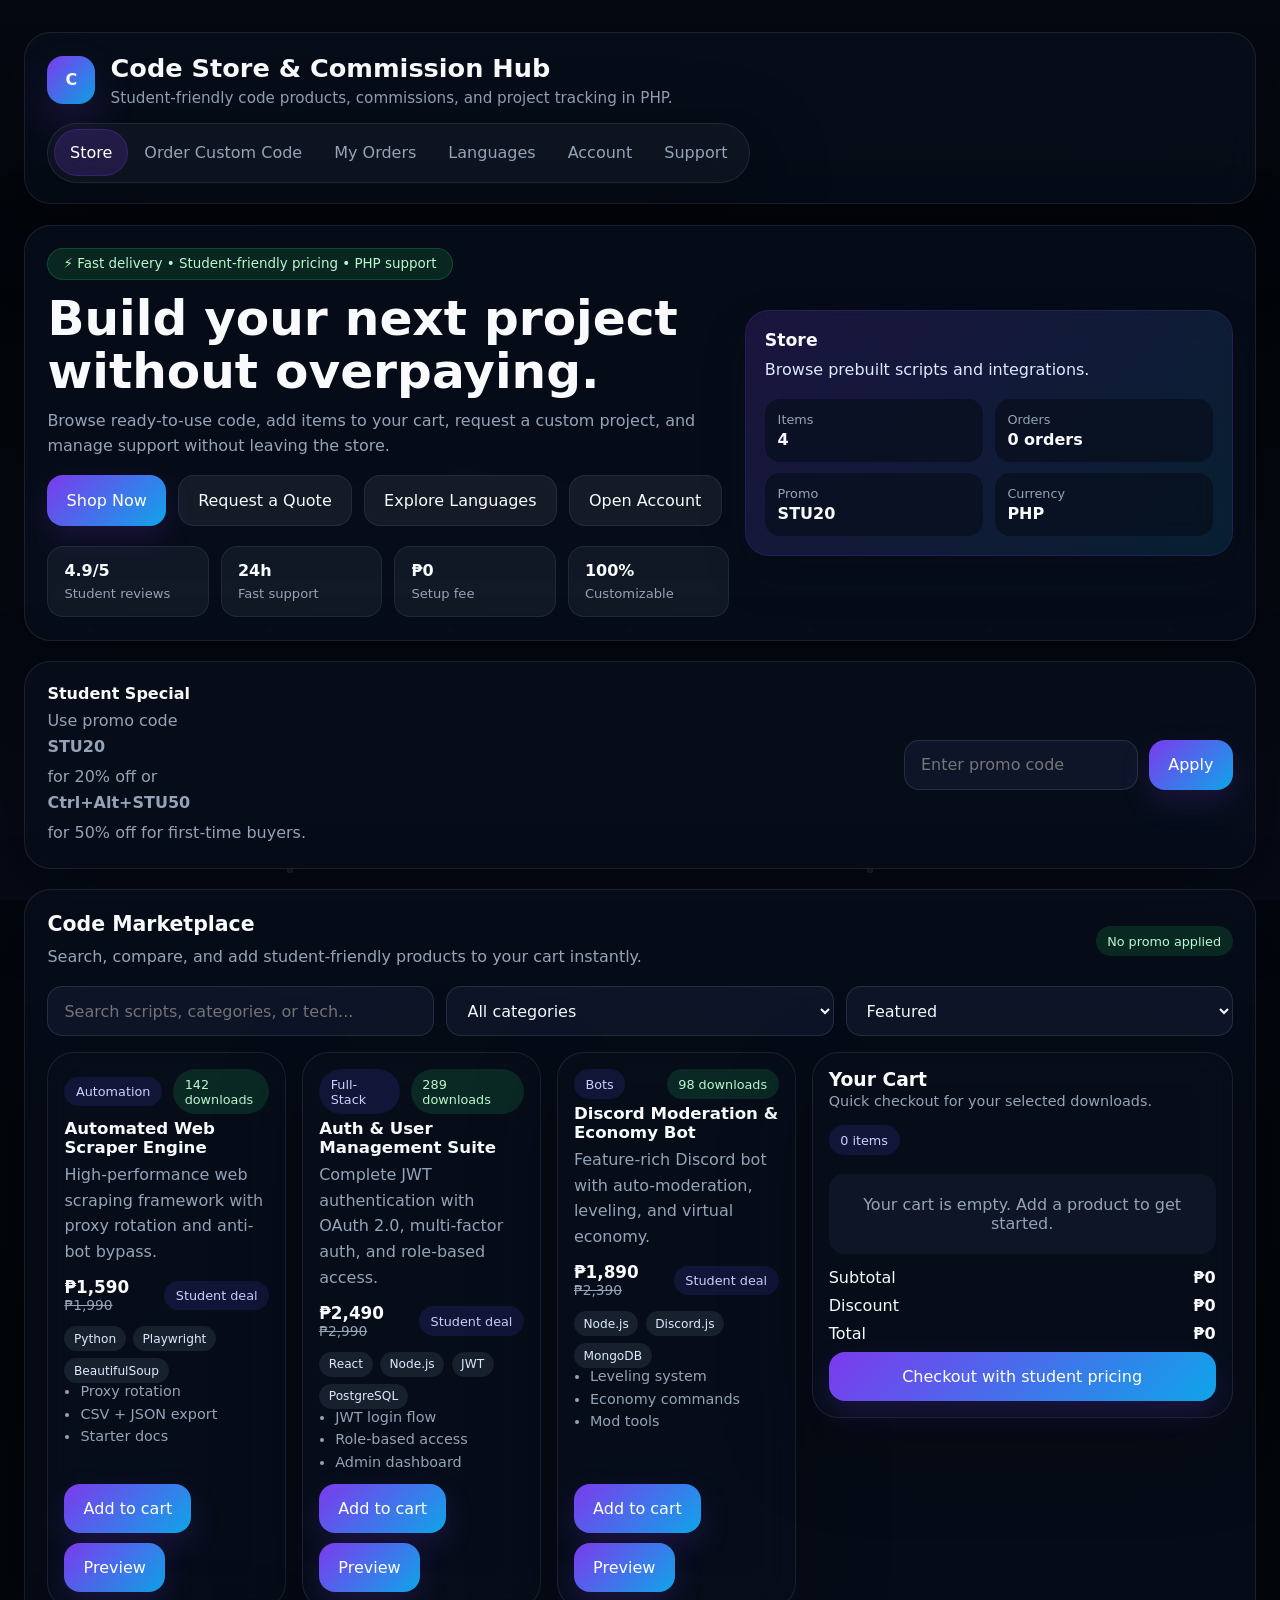
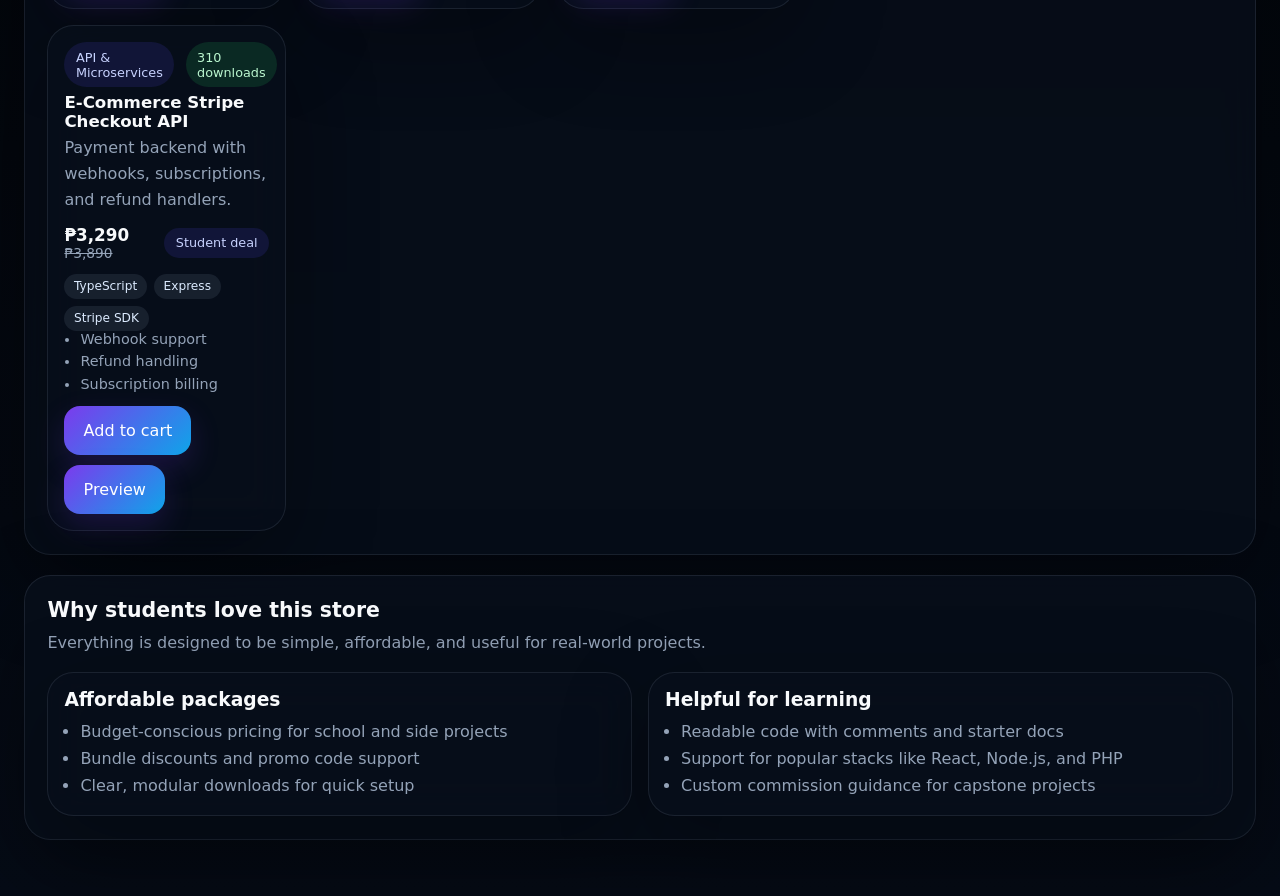
==== commit 2dc1b350: "Update sit" ====
--- a/index.html
+++ b/index.html
@@ -4,801 +4,10 @@
     <meta charset="UTF-8" />
     <meta name="viewport" content="width=device-width, initial-scale=1.0" />
     <title>Code Store & Commission Hub</title>
-    <style>
-      :root {
-        color-scheme: dark;
-        --bg: #07111f;
-        --surface: rgba(7, 17, 31, 0.95);
-        --text: #f8fafc;
-        --muted: #94a3b8;
-        --accent: #4f46e5;
-        --accent-soft: rgba(79, 70, 229, 0.16);
-        --success: #22c55e;
-        --warning: #f59e0b;
-        --border: rgba(148, 163, 184, 0.16);
-      }
-
-      * {
-        box-sizing: border-box;
-      }
-
-      body {
-        margin: 0;
-        min-height: 100vh;
-        font-family: Inter, system-ui, -apple-system, BlinkMacSystemFont, 'Segoe UI', sans-serif;
-        background: radial-gradient(circle at top left, rgba(79, 70, 229, 0.22), transparent 26%),
-          radial-gradient(circle at 100% 10%, rgba(6, 182, 212, 0.16), transparent 24%),
-          var(--bg);
-        color: var(--text);
-      }
-
-      button,
-      input,
-      select,
-      textarea {
-        font: inherit;
-      }
-
-      .page {
-        width: min(1280px, calc(100% - 2rem));
-        margin: 0 auto;
-        padding: 1.5rem 0 3rem;
-      }
-
-      .topbar,
-      .tabs,
-      .panel,
-      .card,
-      .cart-card,
-      .mini-card {
-        background: rgba(10, 19, 34, 0.95);
-        border: 1px solid var(--border);
-        border-radius: 1.25rem;
-        box-shadow: 0 20px 60px rgba(2, 6, 23, 0.28);
-      }
-
-      .topbar {
-        display: flex;
-        flex-wrap: wrap;
-        align-items: center;
-        justify-content: space-between;
-        gap: 1rem;
-        padding: 1.2rem 1.4rem;
-      }
-
-      .brand {
-        display: flex;
-        align-items: center;
-        gap: 0.85rem;
-      }
-
-      .brand-icon {
-        width: 2.65rem;
-        aspect-ratio: 1;
-        border-radius: 0.95rem;
-        background: linear-gradient(135deg, #4f46e5, #06b6d4);
-        display: grid;
-        place-items: center;
-        font-weight: 800;
-        color: white;
-      }
-
-      .brand-title {
-        margin: 0;
-        font-size: clamp(1.15rem, 2vw, 1.55rem);
-      }
-
-      .brand-subtitle {
-        margin: 0.25rem 0 0;
-        color: var(--muted);
-        font-size: 0.92rem;
-      }
-
-      .tabs {
-        display: inline-flex;
-        padding: 0.3rem;
-        border-radius: 999px;
-      }
-
-      .tab {
-        border: none;
-        background: transparent;
-        color: var(--muted);
-        padding: 0.78rem 1rem;
-        border-radius: 999px;
-        cursor: pointer;
-        transition: all 180ms ease;
-      }
-
-      .tab.active {
-        color: white;
-        background: rgba(79, 70, 229, 0.18);
-        box-shadow: inset 0 0 0 1px rgba(79, 70, 229, 0.22);
-      }
-
-      .content {
-        display: grid;
-        gap: 1.25rem;
-        margin-top: 1.25rem;
-      }
-
-      .panel {
-        padding: 1.3rem;
-      }
-
-      .panel h2 {
-        margin: 0 0 0.4rem;
-        font-size: 1.22rem;
-      }
-
-      .panel p {
-        margin: 0;
-        color: var(--muted);
-        line-height: 1.6;
-      }
-
-      .hero {
-        display: grid;
-        gap: 1rem;
-      }
-
-      .hero-badge {
-        display: inline-flex;
-        align-items: center;
-        gap: 0.45rem;
-        max-width: fit-content;
-        padding: 0.45rem 0.8rem;
-        border-radius: 999px;
-        background: rgba(34, 197, 94, 0.14);
-        color: #bbf7d0;
-        font-size: 0.84rem;
-        border: 1px solid rgba(34, 197, 94, 0.24);
-      }
-
-      .hero h2 {
-        margin: 0.65rem 0 0.5rem;
-        font-size: clamp(1.5rem, 3vw, 2.3rem);
-        line-height: 1.15;
-      }
-
-      .hero-actions {
-        display: flex;
-        flex-wrap: wrap;
-        gap: 0.75rem;
-        margin-top: 1rem;
-      }
-
-      .primary-btn,
-      .secondary-btn,
-      .card button,
-      .form button,
-      .promo-actions button,
-      .cart-summary button,
-      .mini-action {
-        border: none;
-        padding: 0.9rem 1.05rem;
-        border-radius: 0.95rem;
-        cursor: pointer;
-        transition: transform 180ms ease, background 180ms ease;
-      }
-
-      .primary-btn,
-      .card button,
-      .form button,
-      .promo-actions button,
-      .cart-summary button {
-        background: linear-gradient(135deg, #4f46e5, #6366f1);
-        color: white;
-      }
-
-      .secondary-btn,
-      .mini-action {
-        background: rgba(148, 163, 184, 0.14);
-        color: var(--text);
-        border: 1px solid rgba(148, 163, 184, 0.2);
-      }
-
-      .primary-btn:hover,
-      .secondary-btn:hover,
-      .card button:hover,
-      .form button:hover,
-      .promo-actions button:hover,
-      .cart-summary button:hover,
-      .mini-action:hover {
-        transform: translateY(-1px);
-      }
-
-      .stats {
-        display: grid;
-        gap: 0.75rem;
-        grid-template-columns: repeat(auto-fit, minmax(120px, 1fr));
-        margin-top: 1.2rem;
-      }
-
-      .stats > div {
-        padding: 0.9rem 1rem;
-        border-radius: 1rem;
-        background: rgba(148, 163, 184, 0.08);
-        border: 1px solid rgba(148, 163, 184, 0.12);
-      }
-
-      .stats strong {
-        display: block;
-        font-size: 1rem;
-        margin-bottom: 0.2rem;
-      }
-
-      .stats span {
-        color: var(--muted);
-        font-size: 0.82rem;
-      }
-
-      .hero-summary {
-        display: flex;
-      }
-
-      .summary-card {
-        width: 100%;
-        padding: 1rem 1.1rem;
-        border-radius: 1.15rem;
-        background: linear-gradient(135deg, rgba(79, 70, 229, 0.16), rgba(6, 182, 212, 0.12));
-        border: 1px solid rgba(99, 102, 241, 0.18);
-      }
-
-      .summary-card h3 {
-        margin: 0;
-        font-size: 1.08rem;
-      }
-
-      .summary-card p {
-        margin: 0.45rem 0 0;
-        color: #dbeafe;
-      }
-
-      .summary-grid {
-        display: grid;
-        gap: 0.7rem;
-        margin-top: 1rem;
-        grid-template-columns: repeat(2, minmax(0, 1fr));
-      }
-
-      .summary-grid > div {
-        padding: 0.8rem;
-        border-radius: 0.95rem;
-        background: rgba(8, 15, 28, 0.72);
-      }
-
-      .summary-grid span {
-        display: block;
-        color: var(--muted);
-        font-size: 0.8rem;
-        margin-bottom: 0.2rem;
-      }
-
-      .promo-banner {
-        display: flex;
-        flex-wrap: wrap;
-        gap: 1rem;
-        justify-content: space-between;
-        align-items: center;
-      }
-
-      .promo-banner strong {
-        display: block;
-        margin-bottom: 0.3rem;
-      }
-
-      .promo-actions {
-        display: flex;
-        gap: 0.7rem;
-        flex-wrap: wrap;
-      }
-
-      .promo-actions input {
-        min-width: 200px;
-        border: 1px solid var(--border);
-        border-radius: 0.95rem;
-        padding: 0.8rem 1rem;
-        background: rgba(15, 23, 42, 0.95);
-        color: var(--text);
-      }
-
-      .section-head {
-        display: flex;
-        flex-wrap: wrap;
-        justify-content: space-between;
-        gap: 0.75rem;
-        align-items: center;
-        margin-bottom: 1rem;
-      }
-
-      .pill {
-        display: inline-flex;
-        align-items: center;
-        gap: 0.4rem;
-        padding: 0.46rem 0.72rem;
-        border-radius: 999px;
-        font-size: 0.8rem;
-        background: rgba(79, 70, 229, 0.15);
-        color: #c7d2fe;
-      }
-
-      .pill.success {
-        background: rgba(34, 197, 94, 0.15);
-        color: #bbf7d0;
-      }
-
-      .filter-row {
-        display: flex;
-        flex-wrap: wrap;
-        gap: 0.75rem;
-        margin-bottom: 1rem;
-      }
-
-      .filter-row input,
-      .filter-row select {
-        border: 1px solid var(--border);
-        background: rgba(15, 23, 42, 0.95);
-        color: var(--text);
-        border-radius: 0.95rem;
-        padding: 0.85rem 1rem;
-        min-width: 180px;
-        flex: 1;
-      }
-
-      .store-shell {
-        display: grid;
-        gap: 1rem;
-      }
-
-      .products-panel {
-        min-width: 0;
-      }
-
-      .grid-3 {
-        display: grid;
-        gap: 1rem;
-        grid-template-columns: repeat(auto-fit, minmax(220px, 1fr));
-      }
-
-      .card {
-        padding: 1rem;
-        display: flex;
-        flex-direction: column;
-        gap: 0.9rem;
-      }
-
-      .card h3 {
-        margin: 0;
-        font-size: 1.04rem;
-      }
-
-      .card .meta {
-        display: flex;
-        justify-content: space-between;
-        gap: 0.7rem;
-        align-items: center;
-        margin-bottom: 0.35rem;
-      }
-
-      .price-row {
-        display: flex;
-        align-items: center;
-        justify-content: space-between;
-        gap: 0.6rem;
-      }
-
-      .price-row strong {
-        font-size: 1.05rem;
-      }
-
-      .old-price {
-        color: var(--muted);
-        text-decoration: line-through;
-        font-size: 0.86rem;
-      }
-
-      .features-list {
-        display: grid;
-        gap: 0.4rem;
-        margin: 0;
-        padding-left: 1rem;
-        color: var(--muted);
-        font-size: 0.9rem;
-      }
-
-      .tags {
-        display: flex;
-        flex-wrap: wrap;
-        gap: 0.45rem;
-      }
-
-      .tags span {
-        padding: 0.34rem 0.6rem;
-        border-radius: 999px;
-        background: rgba(148, 163, 184, 0.12);
-        color: #dbeafe;
-        font-size: 0.76rem;
-      }
-
-      .card-actions {
-        display: flex;
-        gap: 0.6rem;
-        flex-wrap: wrap;
-        margin-top: auto;
-      }
-
-      .cart-card {
-        padding: 1rem;
-        display: flex;
-        flex-direction: column;
-        gap: 0.9rem;
-      }
-
-      .cart-items {
-        display: grid;
-        gap: 0.65rem;
-      }
-
-      .cart-item {
-        padding: 0.8rem;
-        border-radius: 0.95rem;
-        background: rgba(15, 23, 42, 0.88);
-        border: 1px solid var(--border);
-      }
-
-      .cart-item strong {
-        display: block;
-        margin-bottom: 0.25rem;
-      }
-
-      .cart-item small {
-        color: var(--muted);
-      }
-
-      .cart-empty {
-        padding: 1.3rem;
-        border-radius: 0.95rem;
-        background: rgba(15, 23, 42, 0.88);
-        color: var(--muted);
-        text-align: center;
-      }
-
-      .cart-summary {
-        display: grid;
-        gap: 0.55rem;
-        margin-top: auto;
-      }
-
-      .line {
-        display: flex;
-        justify-content: space-between;
-        gap: 0.6rem;
-      }
-
-      .option-grid {
-        display: grid;
-        gap: 0.8rem;
-      }
-
-      .option-card {
-        text-align: left;
-        border-radius: 1rem;
-        padding: 0.95rem 1rem;
-        border: 1px solid var(--border);
-        background: rgba(15, 23, 42, 0.95);
-        cursor: pointer;
-        transition: border-color 180ms ease, background 180ms ease;
-      }
-
-      .option-card.selected {
-        border-color: rgba(99, 102, 241, 0.4);
-        background: rgba(79, 70, 229, 0.12);
-      }
-
-      .option-card small {
-        display: block;
-        margin-top: 0.35rem;
-        color: var(--muted);
-      }
-
-      .form-group {
-        display: grid;
-        gap: 0.65rem;
-        margin-bottom: 0.8rem;
-      }
-
-      .form-group input,
-      .form-group select,
-      .form-group textarea {
-        width: 100%;
-        border: 1px solid var(--border);
-        border-radius: 0.95rem;
-        padding: 0.85rem 1rem;
-        background: rgba(15, 23, 42, 0.95);
-        color: var(--text);
-      }
-
-      .form-group textarea {
-        min-height: 110px;
-        resize: vertical;
-      }
-
-      .field-row {
-        display: grid;
-        gap: 0.75rem;
-        grid-template-columns: repeat(auto-fit, minmax(180px, 1fr));
-      }
-
-      .language-grid {
-        display: grid;
-        gap: 1rem;
-        grid-template-columns: repeat(auto-fit, minmax(180px, 1fr));
-      }
-
-      .language-card {
-        padding: 1rem;
-        border-radius: 1rem;
-        border: 1px solid var(--border);
-        background: rgba(15, 23, 42, 0.95);
-      }
-
-      .language-card .tag {
-        display: inline-flex;
-        align-items: center;
-        gap: 0.35rem;
-        padding: 0.45rem 0.7rem;
-        border-radius: 999px;
-        background: rgba(79, 70, 229, 0.15);
-        color: #c7d2fe;
-        font-size: 0.8rem;
-        margin-bottom: 0.7rem;
-      }
-
-      .language-card h3 {
-        margin: 0 0 0.45rem;
-      }
-
-      .language-card p {
-        color: var(--muted);
-        line-height: 1.6;
-      }
-
-      .account-grid {
-        display: grid;
-        gap: 1rem;
-      }
-
-      .auth-card {
-        padding: 1rem;
-        border-radius: 1rem;
-        border: 1px solid var(--border);
-        background: rgba(15, 23, 42, 0.95);
-      }
-
-      .auth-toggle {
-        display: flex;
-        flex-wrap: wrap;
-        gap: 0.6rem;
-        margin: 0.7rem 0 1rem;
-      }
-
-      .auth-toggle button.active {
-        background: rgba(79, 70, 229, 0.16);
-        border-color: rgba(79, 70, 229, 0.3);
-      }
-
-      .notice {
-        padding: 0.8rem 0.95rem;
-        border-radius: 0.95rem;
-        background: rgba(79, 70, 229, 0.12);
-        color: #dbeafe;
-        margin-top: 0.7rem;
-      }
-
-      .modal-backdrop {
-        position: fixed;
-        inset: 0;
-        background: rgba(2, 6, 23, 0.82);
-        display: grid;
-        place-items: center;
-        padding: 1rem;
-        z-index: 50;
-      }
-
-      .modal-backdrop.hidden {
-        display: none;
-      }
-
-      .modal {
-        width: min(760px, 100%);
-        max-height: 90vh;
-        overflow: auto;
-        background: rgba(10, 19, 34, 0.98);
-        border: 1px solid var(--border);
-        border-radius: 1.25rem;
-        padding: 1.2rem;
-        box-shadow: 0 24px 80px rgba(2, 6, 23, 0.35);
-      }
-
-      .modal-header {
-        display: flex;
-        justify-content: space-between;
-        gap: 1rem;
-        align-items: center;
-        margin-bottom: 0.9rem;
-      }
-
-      .support-grid {
-        display: grid;
-        gap: 1rem;
-      }
-
-      .support-form,
-      .support-list {
-        display: grid;
-        gap: 0.8rem;
-      }
-
-      .support-card {
-        padding: 1rem;
-        border-radius: 1rem;
-        border: 1px solid var(--border);
-        background: rgba(15, 23, 42, 0.95);
-      }
-
-      .support-card .actions {
-        display: flex;
-        flex-wrap: wrap;
-        gap: 0.6rem;
-        margin-top: 0.75rem;
-      }
-
-      .support-card .meta-line {
-        display: flex;
-        flex-wrap: wrap;
-        gap: 0.65rem;
-        align-items: center;
-        color: var(--muted);
-        font-size: 0.9rem;
-      }
-
-      .stack-buttons {
-        display: flex;
-        flex-wrap: wrap;
-        gap: 0.6rem;
-      }
-
-      .stack-buttons button {
-        border: 1px solid var(--border);
-        padding: 0.7rem 0.9rem;
-        border-radius: 999px;
-        background: rgba(148, 163, 184, 0.08);
-        color: var(--text);
-        cursor: pointer;
-      }
-
-      .stack-buttons button.selected {
-        background: rgba(79, 70, 229, 0.16);
-        border-color: rgba(79, 70, 229, 0.3);
-      }
-
-      .summary-card .small-note {
-        display: block;
-        margin-top: 0.35rem;
-        color: #dbeafe;
-        font-size: 0.84rem;
-      }
-
-      .mini-grid {
-        display: grid;
-        gap: 1rem;
-      }
-
-      .mini-card {
-        padding: 1rem;
-      }
-
-      .mini-card h3 {
-        margin: 0 0 0.5rem;
-      }
-
-      .mini-card ul {
-        margin: 0.5rem 0 0;
-        padding-left: 1rem;
-        color: var(--muted);
-        line-height: 1.7;
-      }
-
-      .faq-list {
-        display: grid;
-        gap: 0.7rem;
-        margin-top: 1rem;
-      }
-
-      .faq-item {
-        padding: 0.9rem 1rem;
-        border-radius: 1rem;
-        background: rgba(15, 23, 42, 0.85);
-        border: 1px solid var(--border);
-      }
-
-      .faq-item strong {
-        display: block;
-        margin-bottom: 0.25rem;
-      }
-
-      .orders-empty {
-        padding: 2rem 1rem;
-        text-align: center;
-        color: var(--muted);
-      }
-
-      .order-card {
-        padding: 1rem;
-        border-radius: 1rem;
-        border: 1px solid var(--border);
-        background: rgba(15, 23, 42, 0.95);
-        display: grid;
-        gap: 0.75rem;
-      }
-
-      .order-header {
-        display: flex;
-        justify-content: space-between;
-        gap: 0.75rem;
-        flex-wrap: wrap;
-      }
-
-      .order-meta {
-        display: flex;
-        gap: 0.6rem;
-        flex-wrap: wrap;
-        align-items: center;
-      }
-
-      .order-key,
-      .order-status {
-        display: inline-flex;
-        align-items: center;
-        gap: 0.35rem;
-        padding: 0.5rem 0.7rem;
-        border-radius: 999px;
-        background: rgba(148, 163, 184, 0.1);
-        color: #dbeafe;
-        font-size: 0.8rem;
-      }
-
-      .progress-bar {
-        height: 0.72rem;
-        border-radius: 999px;
-        background: rgba(148, 163, 184, 0.14);
-        overflow: hidden;
-      }
-
-      .progress-fill {
-        height: 100%;
-        background: linear-gradient(90deg, #4f46e5, #06b6d4);
-      }
-
-      @media (min-width: 860px) {
-        .hero {
-          grid-template-columns: 1.4fr 1fr;
-          align-items: center;
-        }
-
-        .store-shell {
-          grid-template-columns: 1.6fr 0.9fr;
-          align-items: start;
-        }
-
-        .mini-grid {
-          grid-template-columns: 1fr 1fr;
-        }
-      }
-    </style>
+    <link rel="stylesheet" href="styles.css" />
   </head>
   <body>
+    <div id="night-sky" class="night-sky"></div>
     <div class="page">
       <section class="topbar">
         <div class="brand">
@@ -1114,996 +323,6 @@
       </div>
     </div>
 
-    <script>
-      const tabs = [
-        { id: 'store', title: 'Store', subtitle: 'Browse prebuilt scripts and integrations.' },
-        { id: 'commission', title: 'Order Custom Code', subtitle: 'Submit a custom software request.' },
-        { id: 'orders', title: 'My Orders', subtitle: 'Review your active commissions and purchases.' },
-        { id: 'languages', title: 'Languages', subtitle: 'Explore coding language resources.' },
-        { id: 'account', title: 'Account', subtitle: 'Log in, register, and manage your profile.' },
-        { id: 'support', title: 'Support', subtitle: 'Manage refunds, cancellations, and help requests.' }
-      ];
-
-      const prebuiltItems = [
-        {
-          id: 'script-1',
-          title: 'Automated Web Scraper Engine',
-          category: 'Automation',
-          price: 1590,
-          oldPrice: 1990,
-          tech: ['Python', 'Playwright', 'BeautifulSoup'],
-          description: 'High-performance web scraping framework with proxy rotation and anti-bot bypass.',
-          downloads: 142,
-          features: ['Proxy rotation', 'CSV + JSON export', 'Starter docs']
-        },
-        {
-          id: 'script-2',
-          title: 'Auth & User Management Suite',
-          category: 'Full-Stack',
-          price: 2490,
-          oldPrice: 2990,
-          tech: ['React', 'Node.js', 'JWT', 'PostgreSQL'],
-          description: 'Complete JWT authentication with OAuth 2.0, multi-factor auth, and role-based access.',
-          downloads: 289,
-          features: ['JWT login flow', 'Role-based access', 'Admin dashboard']
-        },
-        {
-          id: 'script-3',
-          title: 'Discord Moderation & Economy Bot',
-          category: 'Bots',
-          price: 1890,
-          oldPrice: 2390,
-          tech: ['Node.js', 'Discord.js', 'MongoDB'],
-          description: 'Feature-rich Discord bot with auto-moderation, leveling, and virtual economy.',
-          downloads: 98,
-          features: ['Leveling system', 'Economy commands', 'Mod tools']
-        },
-        {
-          id: 'script-4',
-          title: 'E-Commerce Stripe Checkout API',
-          category: 'API & Microservices',
-          price: 3290,
-          oldPrice: 3890,
-          tech: ['TypeScript', 'Express', 'Stripe SDK'],
-          description: 'Payment backend with webhooks, subscriptions, and refund handlers.',
-          downloads: 310,
-          features: ['Webhook support', 'Refund handling', 'Subscription billing']
-        }
-      ];
-
-      const languagePacks = [
-        {
-          id: 'php',
-          title: 'PHP Starter Pack',
-          description: 'Reusable PHP templates for forms, APIs, and admin panels.',
-          filename: 'php-starter-pack.txt',
-          content: 'PHP Starter Pack\n- Form handler template\n- API route starter\n- Admin panel layout sample'
-        },
-        {
-          id: 'java',
-          title: 'Java Starter Pack',
-          description: 'Console and backend Java foundations for school and capstone projects.',
-          filename: 'java-starter-pack.txt',
-          content: 'Java Starter Pack\n- Main class template\n- CRUD service scaffold\n- File handling sample'
-        },
-        {
-          id: 'javascript',
-          title: 'JavaScript Starter Pack',
-          description: 'Frontend and Node.js modules with reusable UI patterns.',
-          filename: 'javascript-starter-pack.txt',
-          content: 'JavaScript Starter Pack\n- DOM utility functions\n- API request helper\n- UI state sample'
-        },
-        {
-          id: 'c',
-          title: 'C Starter Pack',
-          description: 'Simple C utilities for data structures and algorithm study.',
-          filename: 'c-starter-pack.txt',
-          content: 'C Starter Pack\n- Linked list sample\n- Stack implementation\n- File input output example'
-        },
-        {
-          id: 'cpp',
-          title: 'C++ Starter Pack',
-          description: 'Performance-oriented templates for games, algorithms, and competitions.',
-          filename: 'cpp-starter-pack.txt',
-          content: 'C++ Starter Pack\n- Sorting template\n- Class demo\n- Graph traversal sample'
-        },
-        {
-          id: 'csharp',
-          title: 'C# Starter Pack',
-          description: 'Helpful C# templates for .NET, desktop apps, and Unity-style coding.',
-          filename: 'csharp-starter-pack.txt',
-          content: 'C# Starter Pack\n- Console app template\n- Service class sample\n- JSON helper example'
-        }
-      ];
-
-      const commissionScope = [
-        { id: 'basic', title: 'Basic Script / Bug Fix', price: 4200 },
-        { id: 'medium', title: 'Full Feature Module', price: 9800 },
-        { id: 'complex', title: 'Full Platform / App', price: 24800 }
-      ];
-
-      const deliveryOptionsData = [
-        { id: 'standard', title: 'Standard (7 days)', multiplier: 1.0 },
-        { id: 'express', title: 'Express (3 days)', multiplier: 1.3 },
-        { id: 'rush', title: 'Rush (24 hours)', multiplier: 1.8 }
-      ];
-
-      const stackOptions = ['React', 'Node.js', 'Python', 'TypeScript', 'Go', 'PostgreSQL', 'Docker', 'TailwindCSS'];
-
-      let currentTab = 'store';
-
-      const state = {
-        search: '',
-        category: 'all',
-        sort: 'featured',
-        promo: '',
-        promoApplied: false,
-        selectedScope: 'medium',
-        selectedDelivery: 'standard',
-        selectedStack: ['React', 'Node.js'],
-        description: '',
-        cart: [],
-        supportTickets: [],
-        currentUser: null,
-        authView: 'login'
-      };
-
-      const tabButtons = document.getElementById('tabButtons');
-      const activeTabTitle = document.getElementById('activeTabTitle');
-      const activeTabSubtitle = document.getElementById('activeTabSubtitle');
-      const orderCount = document.getElementById('orderCount');
-      const catalogCount = document.getElementById('catalogCount');
-      const storePanel = document.getElementById('storePanel');
-      const commissionPanel = document.getElementById('commissionPanel');
-      const ordersPanel = document.getElementById('ordersPanel');
-      const languagesPanel = document.getElementById('languagesPanel');
-      const accountPanel = document.getElementById('accountPanel');
-      const supportPanel = document.getElementById('supportPanel');
-      const storeGrid = document.getElementById('storeGrid');
-      const searchInput = document.getElementById('searchInput');
-      const categoryFilter = document.getElementById('categoryFilter');
-      const sortFilter = document.getElementById('sortFilter');
-      const scopeOptions = document.getElementById('scopeOptions');
-      const deliveryOptions = document.getElementById('deliveryOptions');
-      const stackButtons = document.getElementById('stackButtons');
-      const estimatedPrice = document.getElementById('estimatedPrice');
-      const projectDescription = document.getElementById('projectDescription');
-      const commissionForm = document.getElementById('commissionForm');
-      const ordersList = document.getElementById('ordersList');
-      const supportForm = document.getElementById('supportForm');
-      const supportType = document.getElementById('supportType');
-      const supportOrderSelect = document.getElementById('supportOrderSelect');
-      const supportMessage = document.getElementById('supportMessage');
-      const supportList = document.getElementById('supportList');
-      const promoInput = document.getElementById('promoInput');
-      const applyPromoBtn = document.getElementById('applyPromoBtn');
-      const promoStatus = document.getElementById('promoStatus');
-      const cartItems = document.getElementById('cartItems');
-      const cartCount = document.getElementById('cartCount');
-      const subtotalValue = document.getElementById('subtotalValue');
-      const discountValue = document.getElementById('discountValue');
-      const totalValue = document.getElementById('totalValue');
-      const checkoutBtn = document.getElementById('checkoutBtn');
-      const modalBackdrop = document.getElementById('modalBackdrop');
-      const modalTitle = document.getElementById('modalTitle');
-      const modalBody = document.getElementById('modalBody');
-      const closeModalBtn = document.getElementById('closeModalBtn');
-      const loginForm = document.getElementById('loginForm');
-      const registerForm = document.getElementById('registerForm');
-      const loginEmail = document.getElementById('loginEmail');
-      const loginPassword = document.getElementById('loginPassword');
-      const registerName = document.getElementById('registerName');
-      const registerEmail = document.getElementById('registerEmail');
-      const registerPassword = document.getElementById('registerPassword');
-      const accountStatus = document.getElementById('accountStatus');
-      const accountInfo = document.getElementById('accountInfo');
-      const logoutBtn = document.getElementById('logoutBtn');
-      const languageGrid = document.getElementById('languageGrid');
-
-      function formatCurrency(value) {
-        return new Intl.NumberFormat('en-PH', { style: 'currency', currency: 'PHP', maximumFractionDigits: 0 }).format(value);
-      }
-
-      function generateKey(title) {
-        const code = title
-          .split(' ')
-          .map(word => word[0])
-          .join('')
-          .toUpperCase();
-        return `${code}-${Math.random().toString(36).slice(2, 8).toUpperCase()}`;
-      }
-
-      function getEstimatedPrice() {
-        const scope = commissionScope.find(item => item.id === state.selectedScope);
-        const delivery = deliveryOptionsData.find(item => item.id === state.selectedDelivery);
-        const stackFee = state.selectedStack.length * 650;
-        return Math.round((scope.price + stackFee) * delivery.multiplier);
-      }
-
-      function getDiscountPercent() {
-        const promo = state.promo.toUpperCase();
-        if (state.promoApplied && promo === 'STU20') return 0.2;
-        if (state.promoApplied && promo === 'CTRL+ALT+STU50') return 0.5;
-        return 0;
-      }
-
-      function getCartSubtotal() {
-        return state.cart.reduce((sum, item) => sum + item.price, 0);
-      }
-
-      function getCartDiscount() {
-        return Math.round(getCartSubtotal() * getDiscountPercent());
-      }
-
-      function getCartTotal() {
-        return getCartSubtotal() - getCartDiscount();
-      }
-
-      function getCurrentUserOrders() {
-        return state.currentUser?.orders || [];
-      }
-
-      function saveAccount(user) {
-        localStorage.setItem('codeStoreAccount', JSON.stringify(user));
-        const accounts = JSON.parse(localStorage.getItem('codeStoreAccounts') || '[]');
-        const existingIndex = accounts.findIndex(account => account.email === user.email);
-        if (existingIndex >= 0) {
-          accounts[existingIndex] = user;
-        } else {
-          accounts.push(user);
-        }
-        localStorage.setItem('codeStoreAccounts', JSON.stringify(accounts));
-      }
-
-      function loadAccount() {
-        const raw = localStorage.getItem('codeStoreAccount');
-        if (!raw) return null;
-        try {
-          const user = JSON.parse(raw);
-          return { ...user, orders: user.orders || [] };
-        } catch (error) {
-          return null;
-        }
-      }
-
-      function requireAccount(actionLabel) {
-        if (!state.currentUser) {
-          alert(`Please create an account or log in before you can ${actionLabel}.`);
-          setTab('account');
-          return false;
-        }
-        return true;
-      }
-
-      function setTab(tabId) {
-        currentTab = tabId;
-        const tabData = tabs.find(tab => tab.id === tabId);
-        if (!tabData) return;
-        activeTabTitle.textContent = tabData.title;
-        activeTabSubtitle.textContent = tabData.subtitle;
-        orderCount.textContent = `${getCurrentUserOrders().length} orders`;
-
-        tabButtons.querySelectorAll('.tab').forEach(button => {
-          button.classList.toggle('active', button.dataset.tab === tabId);
-        });
-
-        storePanel.hidden = tabId !== 'store';
-        commissionPanel.hidden = tabId !== 'commission';
-        ordersPanel.hidden = tabId !== 'orders';
-        languagesPanel.hidden = tabId !== 'languages';
-        accountPanel.hidden = tabId !== 'account';
-        supportPanel.hidden = tabId !== 'support';
-      }
-
-      function renderTabs() {
-        tabButtons.innerHTML = tabs
-          .map(tab => `<button class="tab${tab.id === currentTab ? ' active' : ''}" data-tab="${tab.id}">${tab.title}</button>`)
-          .join('');
-
-        tabButtons.querySelectorAll('.tab').forEach(button => {
-          button.addEventListener('click', () => setTab(button.dataset.tab));
-        });
-      }
-
-      function renderCategoryFilter() {
-        const categories = ['all', ...new Set(prebuiltItems.map(item => item.category))];
-        categoryFilter.innerHTML = categories
-          .map(category => `<option value="${category}" ${state.category === category ? 'selected' : ''}>${category === 'all' ? 'All categories' : category}</option>`)
-          .join('');
-      }
-
-      function getFilteredItems() {
-        const query = state.search.trim().toLowerCase();
-        return prebuiltItems
-          .filter(item => {
-            const matchesCategory = state.category === 'all' || item.category === state.category;
-            const matchesQuery =
-              item.title.toLowerCase().includes(query) ||
-              item.category.toLowerCase().includes(query) ||
-              item.tech.some(tech => tech.toLowerCase().includes(query));
-            return matchesCategory && matchesQuery;
-          })
-          .sort((a, b) => {
-            if (state.sort === 'cheap') return a.price - b.price;
-            if (state.sort === 'expensive') return b.price - a.price;
-            return 0;
-          });
-      }
-
-      function renderStore() {
-        const filtered = getFilteredItems();
-        catalogCount.textContent = filtered.length;
-
-        if (filtered.length === 0) {
-          storeGrid.innerHTML = '<div class="orders-empty">No matching products were found.</div>';
-          return;
-        }
-
-        storeGrid.innerHTML = filtered
-          .map(item => `
-            <div class="card">
-              <div>
-                <div class="meta">
-                  <span class="pill">${item.category}</span>
-                  <span class="pill success">${item.downloads} downloads</span>
-                </div>
-                <h3>${item.title}</h3>
-                <p style="color: var(--muted); margin: 0.3rem 0 0.8rem; line-height: 1.6;">${item.description}</p>
-                <div class="price-row">
-                  <div>
-                    <strong>${formatCurrency(item.price)}</strong>
-                    <div class="old-price">${item.oldPrice ? formatCurrency(item.oldPrice) : ''}</div>
-                  </div>
-                  <span class="pill">Student deal</span>
-                </div>
-                <div class="tags" style="margin-top: 0.8rem;">${item.tech.map(tech => `<span>${tech}</span>`).join('')}</div>
-                <ul class="features-list">
-                  ${item.features.map(feature => `<li>${feature}</li>`).join('')}
-                </ul>
-              </div>
-              <div class="card-actions">
-                <button data-action="buy" data-id="${item.id}">Add to cart</button>
-                <button class="secondary-btn" data-action="preview" data-id="${item.id}">Preview</button>
-              </div>
-            </div>
-          `)
-          .join('');
-
-        storeGrid.querySelectorAll('button[data-action="buy"]').forEach(button => {
-          button.addEventListener('click', () => {
-            const item = prebuiltItems.find(product => product.id === button.dataset.id);
-            if (!item) return;
-            const existing = state.cart.find(entry => entry.id === item.id);
-            if (existing) {
-              existing.quantity += 1;
-            } else {
-              state.cart.push({ ...item, quantity: 1 });
-            }
-            renderCart();
-            setTab('store');
-          });
-        });
-
-        storeGrid.querySelectorAll('button[data-action="preview"]').forEach(button => {
-          button.addEventListener('click', () => {
-            const item = prebuiltItems.find(product => product.id === button.dataset.id);
-            if (!item) return;
-            openModal(item.title, `
-              <div class="notice">${item.description}</div>
-              <p><strong>Category:</strong> ${item.category}</p>
-              <p><strong>Tech stack:</strong> ${item.tech.join(', ')}</p>
-              <ul class="features-list">
-                ${item.features.map(feature => `<li>${feature}</li>`).join('')}
-              </ul>
-              <div class="card-actions" style="margin-top: 1rem;">
-                <button class="primary-btn" data-add-product="${item.id}">Add to cart</button>
-                <button class="secondary-btn" data-close-modal="true">Close</button>
-              </div>
-            `);
-          });
-        });
-      }
-
-      function renderLanguages() {
-        languageGrid.innerHTML = languagePacks
-          .map(pack => `
-            <div class="language-card">
-              <div class="tag">${pack.title.split(' ')[0]}</div>
-              <h3>${pack.title}</h3>
-              <p>${pack.description}</p>
-              <div class="card-actions" style="margin-top: 1rem;">
-                <button class="primary-btn" data-download-pack="${pack.id}">Download pack</button>
-              </div>
-            </div>
-          `)
-          .join('');
-
-        languageGrid.querySelectorAll('[data-download-pack]').forEach(button => {
-          button.addEventListener('click', () => {
-            const pack = languagePacks.find(item => item.id === button.dataset.downloadPack);
-            if (!pack) return;
-            const blob = new Blob([pack.content], { type: 'text/plain;charset=utf-8' });
-            const url = URL.createObjectURL(blob);
-            const link = document.createElement('a');
-            link.href = url;
-            link.download = pack.filename;
-            link.click();
-            URL.revokeObjectURL(url);
-          });
-        });
-      }
-
-      function renderCart() {
-        cartCount.textContent = `${state.cart.reduce((sum, item) => sum + item.quantity, 0)} items`;
-        if (state.cart.length === 0) {
-          cartItems.innerHTML = '<div class="cart-empty">Your cart is empty. Add a product to get started.</div>';
-          subtotalValue.textContent = formatCurrency(0);
-          discountValue.textContent = formatCurrency(0);
-          totalValue.textContent = formatCurrency(0);
-          return;
-        }
-
-        cartItems.innerHTML = state.cart
-          .map(item => `
-            <div class="cart-item">
-              <strong>${item.title}</strong>
-              <small>${item.quantity} × ${formatCurrency(item.price)}</small>
-            </div>
-          `)
-          .join('');
-
-        subtotalValue.textContent = formatCurrency(getCartSubtotal());
-        discountValue.textContent = formatCurrency(getCartDiscount());
-        totalValue.textContent = formatCurrency(getCartTotal());
-      }
-
-      function renderCommissionOptions() {
-        scopeOptions.innerHTML = commissionScope
-          .map(option => `
-            <button type="button" class="option-card${state.selectedScope === option.id ? ' selected' : ''}" data-scope="${option.id}">
-              <strong>${option.title}</strong>
-              <small>Base ${formatCurrency(option.price)}</small>
-            </button>
-          `)
-          .join('');
-
-        deliveryOptions.innerHTML = deliveryOptionsData
-          .map(option => `
-            <button type="button" class="option-card${state.selectedDelivery === option.id ? ' selected' : ''}" data-delivery="${option.id}">
-              <strong>${option.title}</strong>
-              <small>${option.multiplier}x rate</small>
-            </button>
-          `)
-          .join('');
-
-        stackButtons.innerHTML = stackOptions
-          .map(stack => `
-            <button type="button" class="${state.selectedStack.includes(stack) ? 'selected' : ''}" data-stack="${stack}">${stack}</button>
-          `)
-          .join('');
-
-        document.querySelectorAll('#scopeOptions button').forEach(button => {
-          button.addEventListener('click', () => {
-            state.selectedScope = button.dataset.scope;
-            renderCommissionOptions();
-            renderEstimatedPrice();
-          });
-        });
-
-        document.querySelectorAll('#deliveryOptions button').forEach(button => {
-          button.addEventListener('click', () => {
-            state.selectedDelivery = button.dataset.delivery;
-            renderCommissionOptions();
-            renderEstimatedPrice();
-          });
-        });
-
-        document.querySelectorAll('#stackButtons button').forEach(button => {
-          button.addEventListener('click', () => {
-            const tech = button.dataset.stack;
-            const index = state.selectedStack.indexOf(tech);
-            if (index >= 0) {
-              state.selectedStack.splice(index, 1);
-            } else {
-              state.selectedStack.push(tech);
-            }
-            renderCommissionOptions();
-            renderEstimatedPrice();
-          });
-        });
-      }
-
-      function renderEstimatedPrice() {
-        estimatedPrice.textContent = formatCurrency(getEstimatedPrice());
-      }
-
-      function renderSupportOrderOptions() {
-        const currentOrders = getCurrentUserOrders();
-        supportOrderSelect.innerHTML = currentOrders.length
-          ? currentOrders.map(order => `<option value="${order.id}">${order.id} — ${order.title}</option>`).join('')
-          : '<option value="">No orders yet</option>';
-      }
-
-      function openModal(title, body) {
-        modalTitle.textContent = title;
-        modalBody.innerHTML = body;
-        modalBackdrop.classList.remove('hidden');
-
-        modalBody.querySelectorAll('[data-add-product]').forEach(button => {
-          button.addEventListener('click', () => {
-            const item = prebuiltItems.find(product => product.id === button.dataset.addProduct);
-            if (!item) return;
-            const existing = state.cart.find(entry => entry.id === item.id);
-            if (existing) {
-              existing.quantity += 1;
-            } else {
-              state.cart.push({ ...item, quantity: 1 });
-            }
-            renderCart();
-            closeModal();
-          });
-        });
-
-        modalBody.querySelectorAll('[data-close-modal]').forEach(button => {
-          button.addEventListener('click', closeModal);
-        });
-      }
-
-      function closeModal() {
-        modalBackdrop.classList.add('hidden');
-      }
-
-      function renderAccount() {
-        const user = state.currentUser;
-        if (!user) {
-          accountStatus.textContent = 'You are not signed in yet.';
-          accountInfo.innerHTML = 'Create an account or log in to save your orders and support tickets.';
-          logoutBtn.hidden = true;
-          return;
-        }
-
-        accountStatus.textContent = `Signed in as ${user.name}`;
-        accountInfo.innerHTML = `
-          <strong>Email:</strong> ${user.email}<br />
-          <strong>Member since:</strong> ${user.joined}<br />
-          <strong>Orders:</strong> ${getCurrentUserOrders().length}
-        `;
-        logoutBtn.hidden = false;
-      }
-
-      function setAuthView(view) {
-        state.authView = view;
-        document.querySelectorAll('.auth-toggle button').forEach(button => {
-          button.classList.toggle('active', button.dataset.authView === view);
-        });
-        loginForm.hidden = view !== 'login';
-        registerForm.hidden = view !== 'register';
-      }
-
-      function renderOrders() {
-        const currentOrders = getCurrentUserOrders();
-        orderCount.textContent = `${currentOrders.length} orders`;
-        renderSupportOrderOptions();
-
-        if (!state.currentUser) {
-          ordersList.innerHTML = '<div class="orders-empty">Log in to see your order history.</div>';
-          return;
-        }
-
-        if (currentOrders.length === 0) {
-          ordersList.innerHTML = '<div class="orders-empty">You have no orders yet. Purchase a product or submit a commission to get started.</div>';
-          return;
-        }
-
-        ordersList.innerHTML = currentOrders
-          .map(order => `
-            <div class="order-card">
-              <div class="order-header">
-                <div>
-                  <h3 style="margin: 0;">${order.title}</h3>
-                  <div class="order-meta">
-                    <span class="order-key">${order.id}</span>
-                    <span class="pill">${order.type}</span>
-                  </div>
-                </div>
-                <div style="text-align: right;">
-                  <strong>${formatCurrency(order.price)}</strong>
-                  <div style="color: var(--muted);">${order.date}</div>
-                </div>
-              </div>
-              <div class="order-meta" style="margin-top: 0.35rem;">
-                <span class="order-status">${order.status}</span>
-              </div>
-              ${order.key ? `
-                <div class="order-meta" style="margin-top: 0.3rem;">
-                  <span class="order-key">License: ${order.key}</span>
-                </div>
-              ` : ''}
-              ${order.progress !== undefined ? `
-                <div style="margin-top: 0.5rem;">
-                  <div class="order-meta">
-                    <span style="color: #c7d2fe; font-size: 0.88rem;">Progress ${order.progress}%</span>
-                  </div>
-                  <div class="progress-bar" style="margin-top: 0.6rem;">
-                    <div class="progress-fill" style="width: ${order.progress}%;"></div>
-                  </div>
-                </div>
-              ` : ''}
-              <div class="actions" style="margin-top: 0.75rem;">
-                <button class="mini-action" data-action="cancel" data-id="${order.id}">Cancel order</button>
-                <button class="mini-action" data-action="refund" data-id="${order.id}">Request refund</button>
-              </div>
-            </div>
-          `)
-          .join('');
-
-        ordersList.querySelectorAll('button[data-action]').forEach(button => {
-          button.addEventListener('click', () => {
-            const currentOrders = getCurrentUserOrders();
-            const order = currentOrders.find(item => item.id === button.dataset.id);
-            if (!order) return;
-            if (button.dataset.action === 'cancel') {
-              if (order.status === 'Cancelled') {
-                alert('This order is already cancelled.');
-                return;
-              }
-              order.status = 'Cancellation Requested';
-              state.supportTickets.unshift({
-                id: `SUP-${Math.floor(1000 + Math.random() * 9000)}`,
-                orderId: order.id,
-                type: 'cancel',
-                message: `Cancellation requested for ${order.title}.`,
-                status: 'Open',
-                date: new Date().toISOString().split('T')[0]
-              });
-            } else if (button.dataset.action === 'refund') {
-              if (order.status === 'Refund Pending' || order.status === 'Refunded') {
-                alert('A refund request is already in progress for this order.');
-                return;
-              }
-              order.status = 'Refund Pending';
-              state.supportTickets.unshift({
-                id: `SUP-${Math.floor(1000 + Math.random() * 9000)}`,
-                orderId: order.id,
-                type: 'refund',
-                message: `Refund requested for ${order.title}.`,
-                status: 'Open',
-                date: new Date().toISOString().split('T')[0]
-              });
-            }
-            if (state.currentUser) {
-              state.currentUser.orders = currentOrders;
-              saveAccount(state.currentUser);
-            }
-            renderOrders();
-            renderSupport();
-            setTab('support');
-          });
-        });
-      }
-
-      function renderSupport() {
-        if (state.supportTickets.length === 0) {
-          supportList.innerHTML = '<div class="orders-empty">No support requests yet.</div>';
-          return;
-        }
-
-        supportList.innerHTML = state.supportTickets
-          .map(ticket => `
-            <div class="support-card">
-              <div class="meta-line">
-                <span class="pill">${ticket.type === 'refund' ? 'Refund' : ticket.type === 'cancel' ? 'Cancellation' : 'Help'}</span>
-                <span>${ticket.id}</span>
-                <span>${ticket.date}</span>
-              </div>
-              <h3 style="margin: 0.45rem 0;">${ticket.message}</h3>
-              <div class="meta-line">
-                <span class="order-key">Order: ${ticket.orderId}</span>
-                <span class="pill">${ticket.status}</span>
-              </div>
-              <div class="actions">
-                <button class="mini-action" data-ticket-action="resolve" data-id="${ticket.id}">Mark resolved</button>
-              </div>
-            </div>
-          `)
-          .join('');
-
-        supportList.querySelectorAll('button[data-ticket-action="resolve"]').forEach(button => {
-          button.addEventListener('click', () => {
-            const ticket = state.supportTickets.find(item => item.id === button.dataset.id);
-            if (!ticket) return;
-            ticket.status = 'Resolved';
-            renderSupport();
-          });
-        });
-      }
-
-      searchInput.addEventListener('input', event => {
-        state.search = event.target.value;
-        renderStore();
-      });
-
-      categoryFilter.addEventListener('change', event => {
-        state.category = event.target.value;
-        renderStore();
-      });
-
-      sortFilter.addEventListener('change', event => {
-        state.sort = event.target.value;
-        renderStore();
-      });
-
-      applyPromoBtn.addEventListener('click', () => {
-        state.promo = promoInput.value.trim().toUpperCase();
-        state.promoApplied = state.promo === 'STU20' || state.promo === 'CTRL+ALT+STU50';
-        promoStatus.textContent = state.promoApplied ? 'Promo applied' : 'No promo applied';
-        promoStatus.className = `pill ${state.promoApplied ? 'success' : ''}`;
-        renderCart();
-      });
-
-      checkoutBtn.addEventListener('click', () => {
-        if (!requireAccount('place an order')) {
-          return;
-        }
-
-        if (state.cart.length === 0) {
-          alert('Add at least one product to your cart before checking out.');
-          return;
-        }
-
-        const total = getCartTotal();
-        const itemTitles = state.cart.map(item => item.title).join(', ');
-        openModal('Checkout', `
-          <form id="checkoutForm" class="form-group">
-            <div class="field-row">
-              <div>
-                <label>Full name</label>
-                <input type="text" id="checkoutName" value="${state.currentUser ? state.currentUser.name : ''}" required />
-              </div>
-              <div>
-                <label>Email</label>
-                <input type="email" id="checkoutEmail" value="${state.currentUser ? state.currentUser.email : ''}" required />
-              </div>
-            </div>
-            <div class="field-row">
-              <div>
-                <label>Address</label>
-                <input type="text" id="checkoutAddress" placeholder="123 Sample Street, Manila" required />
-              </div>
-              <div>
-                <label>Payment method</label>
-                <select id="checkoutMethod">
-                  <option value="GCash">GCash</option>
-                  <option value="Bank Transfer">Bank Transfer</option>
-                  <option value="COD">Cash on Delivery</option>
-                </select>
-              </div>
-            </div>
-            <div class="form-group">
-              <label>Notes</label>
-              <textarea id="checkoutNotes" placeholder="Add any order notes or delivery instructions..."></textarea>
-            </div>
-            <div class="notice">Order total: ${formatCurrency(total)} for ${itemTitles}</div>
-            <div class="card-actions" style="margin-top: 1rem;">
-              <button class="primary-btn" type="submit">Place order</button>
-              <button class="secondary-btn" type="button" data-close-modal="true">Cancel</button>
-            </div>
-          </form>
-        `);
-
-        const checkoutForm = document.getElementById('checkoutForm');
-        checkoutForm.addEventListener('submit', event => {
-          event.preventDefault();
-          const name = document.getElementById('checkoutName').value.trim();
-          const email = document.getElementById('checkoutEmail').value.trim();
-          const address = document.getElementById('checkoutAddress').value.trim();
-          const method = document.getElementById('checkoutMethod').value;
-          const notes = document.getElementById('checkoutNotes').value.trim();
-
-          if (!name || !email || !address) {
-            alert('Please complete the checkout form.');
-            return;
-          }
-
-          const newOrder = {
-            id: `ORD-${Math.floor(1000 + Math.random() * 9000)}`,
-            title: `Cart Checkout (${itemTitles})`,
-            type: 'Prebuilt',
-            price: total,
-            date: new Date().toISOString().split('T')[0],
-            status: 'Paid',
-            key: generateKey(itemTitles),
-            notes: `${method} • ${notes || 'No additional notes'}`
-          };
-          state.currentUser.orders.unshift(newOrder);
-          saveAccount(state.currentUser);
-          state.cart = [];
-          renderCart();
-          renderOrders();
-          closeModal();
-          setTab('orders');
-          alert('Checkout complete. Your order has been placed successfully.');
-        });
-      });
-
-      document.querySelectorAll('[data-scroll]').forEach(button => {
-        button.addEventListener('click', () => {
-          const target = document.getElementById(button.dataset.scroll);
-          if (target) {
-            target.scrollIntoView({ behavior: 'smooth', block: 'start' });
-          }
-        });
-      });
-
-      projectDescription.addEventListener('input', event => {
-        state.description = event.target.value;
-      });
-
-      commissionForm.addEventListener('submit', event => {
-        event.preventDefault();
-        if (!requireAccount('submit a commission')) {
-          return;
-        }
-
-        const descriptionText = state.description.trim();
-        if (!descriptionText) {
-          alert('Please describe your custom code requirements before submitting.');
-          return;
-        }
-
-        const price = getEstimatedPrice();
-        const newOrder = {
-          id: `COMM-${Math.floor(1000 + Math.random() * 9000)}`,
-          title: `Custom Project (${state.selectedScope})`,
-          type: 'Commission',
-          price,
-          date: new Date().toISOString().split('T')[0],
-          status: 'In Development',
-          progress: 12
-        };
-        state.currentUser.orders.unshift(newOrder);
-        saveAccount(state.currentUser);
-
-        state.description = '';
-        projectDescription.value = '';
-        state.selectedScope = 'medium';
-        state.selectedDelivery = 'standard';
-        state.selectedStack = ['React', 'Node.js'];
-        renderCommissionOptions();
-        renderEstimatedPrice();
-        renderOrders();
-        setTab('orders');
-      });
-
-      loginForm.addEventListener('submit', event => {
-        event.preventDefault();
-        const email = loginEmail.value.trim();
-        const password = loginPassword.value.trim();
-        const accounts = JSON.parse(localStorage.getItem('codeStoreAccounts') || '[]');
-        const user = accounts.find(account => account.email === email && account.password === password);
-        if (!user) {
-          alert('No account found for that email and password.');
-          return;
-        }
-        state.currentUser = { ...user, orders: user.orders || [] };
-        saveAccount(state.currentUser);
-        renderAccount();
-        renderOrders();
-        setTab('account');
-      });
-
-      registerForm.addEventListener('submit', event => {
-        event.preventDefault();
-        const name = registerName.value.trim();
-        const email = registerEmail.value.trim();
-        const password = registerPassword.value.trim();
-        if (!name || !email || !password) {
-          alert('Please complete all fields to register.');
-          return;
-        }
-
-        const accounts = JSON.parse(localStorage.getItem('codeStoreAccounts') || '[]');
-        if (accounts.some(account => account.email === email)) {
-          alert('An account with this email already exists.');
-          return;
-        }
-
-        const newUser = {
-          name,
-          email,
-          password,
-          joined: new Date().toISOString().split('T')[0],
-          orders: []
-        };
-        accounts.push(newUser);
-        localStorage.setItem('codeStoreAccounts', JSON.stringify(accounts));
-        state.currentUser = newUser;
-        saveAccount(newUser);
-        renderAccount();
-        renderOrders();
-        setTab('account');
-      });
-
-      logoutBtn.addEventListener('click', () => {
-        state.currentUser = null;
-        localStorage.removeItem('codeStoreAccount');
-        renderAccount();
-      });
-
-      document.querySelectorAll('.auth-toggle button').forEach(button => {
-        button.addEventListener('click', () => setAuthView(button.dataset.authView));
-      });
-
-      supportForm.addEventListener('submit', event => {
-        event.preventDefault();
-        if (!requireAccount('submit support')) {
-          return;
-        }
-
-        const orderId = supportOrderSelect.value;
-        const message = supportMessage.value.trim();
-        if (!message) {
-          alert('Please describe your issue before submitting.');
-          return;
-        }
-
-        const order = getCurrentUserOrders().find(item => item.id === orderId);
-        if (!order) {
-          alert('Please select a valid order.');
-          return;
-        }
-
-        if (supportType.value === 'refund') {
-          if (order.status === 'Refund Pending' || order.status === 'Refunded') {
-            alert('A refund request is already in progress.');
-            return;
-          }
-          order.status = 'Refund Pending';
-        } else if (supportType.value === 'cancel') {
-          if (order.status === 'Cancelled') {
-            alert('This order is already cancelled.');
-            return;
-          }
-          order.status = 'Cancellation Requested';
-        }
-
-        state.supportTickets.unshift({
-          id: `SUP-${Math.floor(1000 + Math.random() * 9000)}`,
-          orderId: order.id,
-          type: supportType.value,
-          message,
-          status: 'Open',
-          date: new Date().toISOString().split('T')[0]
-        });
-
-        supportMessage.value = '';
-        renderOrders();
-        renderSupport();
-        setTab('support');
-      });
-
-      closeModalBtn.addEventListener('click', closeModal);
-      modalBackdrop.addEventListener('click', event => {
-        if (event.target === modalBackdrop) {
-          closeModal();
-        }
-      });
-
-      window.addEventListener('DOMContentLoaded', () => {
-        state.currentUser = loadAccount();
-        renderCategoryFilter();
-        renderTabs();
-        renderStore();
-        renderLanguages();
-        renderCommissionOptions();
-        renderEstimatedPrice();
-        renderCart();
-        renderOrders();
-        renderSupport();
-        renderAccount();
-        setAuthView('login');
-        setTab('store');
-      });
-    </script>
+    <script src="scripts.js"></script>
   </body>
 </html>
--- a/styles.css
+++ b/styles.css
@@ -0,0 +1,873 @@
+/* CORE COLOR SYSTEM */
+:root {
+  color-scheme: dark;
+  --bg: #02050a;
+  --surface: rgba(10, 16, 28, 0.86);
+  --text: #f8fafc;
+  --muted: #94a3b8;
+  --accent: #7c3aed;
+  --accent-soft: rgba(124, 58, 237, 0.18);
+  --success: #22c55e;
+  --warning: #f59e0b;
+  --border: rgba(148, 163, 184, 0.18);
+}
+
+* {
+  box-sizing: border-box;
+}
+
+::selection {
+  background: rgba(124, 58, 237, 0.32);
+  color: white;
+}
+
+body {
+  margin: 0;
+  min-height: 100vh;
+  font-family: Inter, system-ui, -apple-system, BlinkMacSystemFont, 'Segoe UI', sans-serif;
+  position: relative;
+  background: radial-gradient(circle at 16% 10%, rgba(79, 70, 229, 0.18), transparent 16%),
+    radial-gradient(circle at 88% 6%, rgba(14, 165, 233, 0.16), transparent 14%),
+    linear-gradient(180deg, #040b17 0%, #02050a 55%, #050b16 100%);
+  color: var(--text);
+  overflow-x: hidden;
+}
+
+.page {
+  position: relative;
+  z-index: 1;
+  max-width: 1440px;
+  width: min(100%, calc(100% - 3rem));
+  margin: 0 auto;
+  padding: 2rem 0 3.5rem;
+}
+
+#night-sky {
+  position: fixed;
+  inset: 0;
+  z-index: -1;
+  pointer-events: none;
+  overflow: hidden;
+  background: linear-gradient(180deg, #050911 0%, #02050a 36%, #070b17 100%);
+}
+
+#night-sky::before {
+  content: '';
+  position: absolute;
+  inset: 0;
+  background-image:
+    radial-gradient(circle, rgba(255, 255, 255, 0.9) 0.8px, transparent 0.8px),
+    radial-gradient(circle, rgba(255, 255, 255, 0.55) 1.4px, transparent 1.4px),
+    radial-gradient(circle, rgba(255, 255, 255, 0.12) 3px, transparent 3px);
+  background-size: 180px 180px, 320px 320px, 580px 580px;
+  opacity: 0.72;
+  filter: blur(0.14px);
+  mix-blend-mode: screen;
+}
+
+#night-sky .shooting-star {
+  position: absolute;
+  width: calc(var(--size, 1) * 1px);
+  height: calc(var(--length, 20) * 1px);
+  background: linear-gradient(180deg, rgba(255, 255, 255, 0.96), rgba(255, 255, 255, 0));
+  border-radius: 999px;
+  opacity: 0;
+  transform: rotate(45deg);
+  filter: blur(0.26px);
+  animation: shoot var(--duration, 3s) ease-in-out infinite;
+  animation-delay: var(--delay, 0s);
+  left: var(--left, 0%);
+  top: var(--top, 0%);
+}
+
+@keyframes shoot {
+  0% {
+    opacity: 0;
+    transform: translate3d(0, 0, 0) rotate(45deg);
+  }
+  10% {
+    opacity: 1;
+  }
+  100% {
+    opacity: 0;
+    transform: translate3d(160vw, 160vh, 0) rotate(45deg);
+  }
+}
+
+button,
+input,
+select,
+textarea {
+  font: inherit;
+}
+
+.topbar,
+.tabs,
+.panel,
+.card,
+.cart-card,
+.mini-card {
+  background: rgba(8, 14, 26, 0.86);
+  border: 1px solid rgba(148, 163, 184, 0.14);
+  border-radius: 1.65rem;
+  box-shadow: 0 28px 90px rgba(0, 0, 0, 0.32);
+  backdrop-filter: blur(18px);
+}
+
+.topbar {
+  display: flex;
+  flex-wrap: wrap;
+  align-items: center;
+  justify-content: space-between;
+  gap: 1rem;
+  padding: 1.25rem 1.4rem;
+}
+
+.brand {
+  display: flex;
+  align-items: center;
+  gap: 0.95rem;
+}
+
+.brand-icon {
+  width: 3rem;
+  aspect-ratio: 1;
+  border-radius: 1rem;
+  background: linear-gradient(135deg, #7c3aed, #0ea5e9);
+  display: grid;
+  place-items: center;
+  font-weight: 900;
+  color: white;
+  box-shadow: 0 20px 40px rgba(124, 58, 237, 0.22);
+}
+
+.brand-title {
+  margin: 0;
+  font-size: clamp(1.15rem, 2vw, 1.6rem);
+}
+
+.brand-subtitle {
+  margin: 0.35rem 0 0;
+  color: var(--muted);
+  font-size: 0.95rem;
+}
+
+.tabs {
+  display: inline-flex;
+  padding: 0.35rem;
+  border-radius: 999px;
+  background: rgba(255, 255, 255, 0.03);
+}
+
+.tab {
+  border: none;
+  background: transparent;
+  color: var(--muted);
+  padding: 0.88rem 1rem;
+  border-radius: 999px;
+  cursor: pointer;
+  transition: all 180ms ease;
+}
+
+.tab.active {
+  color: white;
+  background: rgba(124, 58, 237, 0.18);
+  box-shadow: inset 0 0 0 1px rgba(124, 58, 237, 0.24);
+}
+
+.content {
+  display: grid;
+  gap: 1.25rem;
+  margin-top: 1.3rem;
+}
+
+.panel {
+  padding: 1.4rem;
+}
+
+.panel h2 {
+  margin: 0 0 0.5rem;
+  font-size: 1.28rem;
+}
+
+.panel p {
+  margin: 0;
+  color: var(--muted);
+  line-height: 1.6;
+}
+
+.hero {
+  display: grid;
+  gap: 1rem;
+}
+
+.hero-badge {
+  display: inline-flex;
+  align-items: center;
+  gap: 0.5rem;
+  max-width: fit-content;
+  padding: 0.45rem 0.95rem;
+  border-radius: 999px;
+  background: rgba(34, 197, 94, 0.14);
+  color: #bbf7d0;
+  font-size: 0.84rem;
+  border: 1px solid rgba(34, 197, 94, 0.24);
+}
+
+.hero h2 {
+  margin: 0.8rem 0 0.65rem;
+  font-size: clamp(1.75rem, 3.8vw, 3.2rem);
+  line-height: 1.08;
+}
+
+.hero-actions {
+  display: flex;
+  flex-wrap: wrap;
+  gap: 0.75rem;
+  margin-top: 1rem;
+}
+
+.primary-btn,
+.secondary-btn,
+.card button,
+.form button,
+.promo-actions button,
+.cart-summary button,
+.mini-action {
+  border: none;
+  padding: 0.95rem 1.2rem;
+  border-radius: 1rem;
+  cursor: pointer;
+  transition: transform 180ms ease, background 180ms ease, box-shadow 180ms ease;
+}
+
+.primary-btn,
+.card button,
+.form button,
+.promo-actions button,
+.cart-summary button {
+  background: linear-gradient(135deg, #7c3aed, #0ea5e9);
+  color: white;
+  box-shadow: 0 12px 30px rgba(124, 58, 237, 0.18);
+}
+
+.secondary-btn,
+.mini-action {
+  background: rgba(148, 163, 184, 0.1);
+  color: var(--text);
+  border: 1px solid rgba(148, 163, 184, 0.12);
+}
+
+.primary-btn:hover,
+.secondary-btn:hover,
+.card button:hover,
+.form button:hover,
+.promo-actions button:hover,
+.cart-summary button:hover,
+.mini-action:hover {
+  transform: translateY(-1px);
+  box-shadow: 0 16px 35px rgba(124, 58, 237, 0.14);
+}
+
+.primary-btn:hover,
+.secondary-btn:hover,
+.card button:hover,
+.form button:hover,
+.promo-actions button:hover,
+.cart-summary button:hover,
+.mini-action:hover {
+  transform: translateY(-1px);
+}
+
+.stats {
+  display: grid;
+  gap: 0.75rem;
+  grid-template-columns: repeat(auto-fit, minmax(120px, 1fr));
+  margin-top: 1.2rem;
+}
+
+.stats > div {
+  padding: 0.9rem 1rem;
+  border-radius: 1rem;
+  background: rgba(148, 163, 184, 0.08);
+  border: 1px solid rgba(148, 163, 184, 0.12);
+}
+
+.stats strong {
+  display: block;
+  font-size: 1rem;
+  margin-bottom: 0.2rem;
+}
+
+.stats span {
+  color: var(--muted);
+  font-size: 0.82rem;
+}
+
+.hero-summary {
+  display: flex;
+}
+
+.summary-card {
+  width: 100%;
+  padding: 1.2rem 1.15rem;
+  border-radius: 1.5rem;
+  background: linear-gradient(135deg, rgba(124, 58, 237, 0.18), rgba(14, 165, 233, 0.12));
+  border: 1px solid rgba(124, 58, 237, 0.18);
+  box-shadow: 0 20px 40px rgba(8, 14, 24, 0.28);
+  backdrop-filter: blur(18px);
+}
+
+.summary-card h3 {
+  margin: 0;
+  font-size: 1.08rem;
+}
+
+.summary-card p {
+  margin: 0.45rem 0 0;
+  color: #dbeafe;
+}
+
+.summary-grid {
+  display: grid;
+  gap: 0.7rem;
+  margin-top: 1rem;
+  grid-template-columns: repeat(2, minmax(0, 1fr));
+}
+
+.summary-grid > div {
+  padding: 0.8rem;
+  border-radius: 0.95rem;
+  background: rgba(8, 15, 28, 0.72);
+}
+
+.summary-grid span {
+  display: block;
+  color: var(--muted);
+  font-size: 0.8rem;
+  margin-bottom: 0.2rem;
+}
+
+.promo-banner {
+  display: flex;
+  flex-wrap: wrap;
+  gap: 1rem;
+  justify-content: space-between;
+  align-items: center;
+}
+
+.promo-banner strong {
+  display: block;
+  margin-bottom: 0.3rem;
+}
+
+.promo-actions {
+  display: flex;
+  gap: 0.7rem;
+  flex-wrap: wrap;
+}
+
+.promo-actions input {
+  min-width: 200px;
+  border: 1px solid var(--border);
+  border-radius: 0.95rem;
+  padding: 0.8rem 1rem;
+  background: rgba(15, 23, 42, 0.95);
+  color: var(--text);
+}
+
+.section-head {
+  display: flex;
+  flex-wrap: wrap;
+  justify-content: space-between;
+  gap: 0.75rem;
+  align-items: center;
+  margin-bottom: 1rem;
+}
+
+.pill {
+  display: inline-flex;
+  align-items: center;
+  gap: 0.4rem;
+  padding: 0.46rem 0.72rem;
+  border-radius: 999px;
+  font-size: 0.8rem;
+  background: rgba(79, 70, 229, 0.15);
+  color: #c7d2fe;
+}
+
+.pill.success {
+  background: rgba(34, 197, 94, 0.15);
+  color: #bbf7d0;
+}
+
+.filter-row {
+  display: flex;
+  flex-wrap: wrap;
+  gap: 0.75rem;
+  margin-bottom: 1rem;
+}
+
+.filter-row input,
+.filter-row select {
+  border: 1px solid var(--border);
+  background: rgba(15, 23, 42, 0.95);
+  color: var(--text);
+  border-radius: 0.95rem;
+  padding: 0.85rem 1rem;
+  min-width: 180px;
+  flex: 1;
+}
+
+.store-shell {
+  display: grid;
+  gap: 1rem;
+}
+
+.products-panel {
+  min-width: 0;
+}
+
+.grid-3 {
+  display: grid;
+  gap: 1rem;
+  grid-template-columns: repeat(auto-fit, minmax(220px, 1fr));
+}
+
+.card {
+  padding: 1rem;
+  display: flex;
+  flex-direction: column;
+  gap: 0.9rem;
+}
+
+.card h3 {
+  margin: 0;
+  font-size: 1.04rem;
+}
+
+.card .meta {
+  display: flex;
+  justify-content: space-between;
+  gap: 0.7rem;
+  align-items: center;
+  margin-bottom: 0.35rem;
+}
+
+.price-row {
+  display: flex;
+  align-items: center;
+  justify-content: space-between;
+  gap: 0.6rem;
+}
+
+.price-row strong {
+  font-size: 1.05rem;
+}
+
+.old-price {
+  color: var(--muted);
+  text-decoration: line-through;
+  font-size: 0.86rem;
+}
+
+.features-list {
+  display: grid;
+  gap: 0.4rem;
+  margin: 0;
+  padding-left: 1rem;
+  color: var(--muted);
+  font-size: 0.9rem;
+}
+
+.tags {
+  display: flex;
+  flex-wrap: wrap;
+  gap: 0.45rem;
+}
+
+.tags span {
+  padding: 0.34rem 0.6rem;
+  border-radius: 999px;
+  background: rgba(148, 163, 184, 0.12);
+  color: #dbeafe;
+  font-size: 0.76rem;
+}
+
+.card-actions {
+  display: flex;
+  gap: 0.6rem;
+  flex-wrap: wrap;
+  margin-top: auto;
+}
+
+.cart-card {
+  padding: 1rem;
+  display: flex;
+  flex-direction: column;
+  gap: 0.9rem;
+}
+
+.cart-items {
+  display: grid;
+  gap: 0.65rem;
+}
+
+.cart-item {
+  padding: 0.8rem;
+  border-radius: 0.95rem;
+  background: rgba(15, 23, 42, 0.88);
+  border: 1px solid var(--border);
+}
+
+.cart-item strong {
+  display: block;
+  margin-bottom: 0.25rem;
+}
+
+.cart-item small {
+  color: var(--muted);
+}
+
+.cart-empty {
+  padding: 1.3rem;
+  border-radius: 0.95rem;
+  background: rgba(15, 23, 42, 0.88);
+  color: var(--muted);
+  text-align: center;
+}
+
+.cart-summary {
+  display: grid;
+  gap: 0.55rem;
+  margin-top: auto;
+}
+
+.line {
+  display: flex;
+  justify-content: space-between;
+  gap: 0.6rem;
+}
+
+.option-grid {
+  display: grid;
+  gap: 0.8rem;
+}
+
+.option-card {
+  text-align: left;
+  border-radius: 1rem;
+  padding: 0.95rem 1rem;
+  border: 1px solid var(--border);
+  background: rgba(15, 23, 42, 0.95);
+  cursor: pointer;
+  transition: border-color 180ms ease, background 180ms ease;
+}
+
+.option-card.selected {
+  border-color: rgba(99, 102, 241, 0.4);
+  background: rgba(79, 70, 229, 0.12);
+}
+
+.option-card small {
+  display: block;
+  margin-top: 0.35rem;
+  color: var(--muted);
+}
+
+.form-group {
+  display: grid;
+  gap: 0.65rem;
+  margin-bottom: 0.8rem;
+}
+
+.form-group input,
+.form-group select,
+.form-group textarea {
+  width: 100%;
+  border: 1px solid var(--border);
+  border-radius: 0.95rem;
+  padding: 0.85rem 1rem;
+  background: rgba(15, 23, 42, 0.95);
+  color: var(--text);
+}
+
+.form-group textarea {
+  min-height: 110px;
+  resize: vertical;
+}
+
+.field-row {
+  display: grid;
+  gap: 0.75rem;
+  grid-template-columns: repeat(auto-fit, minmax(180px, 1fr));
+}
+
+.language-grid {
+  display: grid;
+  gap: 1rem;
+  grid-template-columns: repeat(auto-fit, minmax(180px, 1fr));
+}
+
+.language-card {
+  padding: 1rem;
+  border-radius: 1rem;
+  border: 1px solid var(--border);
+  background: rgba(15, 23, 42, 0.95);
+}
+
+.language-card .tag {
+  display: inline-flex;
+  align-items: center;
+  gap: 0.35rem;
+  padding: 0.45rem 0.7rem;
+  border-radius: 999px;
+  background: rgba(79, 70, 229, 0.15);
+  color: #c7d2fe;
+  font-size: 0.8rem;
+  margin-bottom: 0.7rem;
+}
+
+.language-card h3 {
+  margin: 0 0 0.45rem;
+}
+
+.language-card p {
+  color: var(--muted);
+  line-height: 1.6;
+}
+
+.account-grid {
+  display: grid;
+  gap: 1rem;
+}
+
+.auth-card {
+  padding: 1rem;
+  border-radius: 1rem;
+  border: 1px solid var(--border);
+  background: rgba(15, 23, 42, 0.95);
+}
+
+.auth-toggle {
+  display: flex;
+  flex-wrap: wrap;
+  gap: 0.6rem;
+  margin: 0.7rem 0 1rem;
+}
+
+.auth-toggle button.active {
+  background: rgba(79, 70, 229, 0.16);
+  border-color: rgba(79, 70, 229, 0.3);
+}
+
+.notice {
+  padding: 0.8rem 0.95rem;
+  border-radius: 0.95rem;
+  background: rgba(79, 70, 229, 0.12);
+  color: #dbeafe;
+  margin-top: 0.7rem;
+}
+
+.modal-backdrop {
+  position: fixed;
+  inset: 0;
+  background: rgba(2, 6, 23, 0.82);
+  display: grid;
+  place-items: center;
+  padding: 1rem;
+  z-index: 50;
+}
+
+.modal-backdrop.hidden {
+  display: none;
+}
+
+.modal {
+  width: min(760px, 100%);
+  max-height: 90vh;
+  overflow: auto;
+  background: rgba(10, 19, 34, 0.98);
+  border: 1px solid var(--border);
+  border-radius: 1.25rem;
+  padding: 1.2rem;
+  box-shadow: 0 24px 80px rgba(2, 6, 23, 0.35);
+}
+
+.modal-header {
+  display: flex;
+  justify-content: space-between;
+  gap: 1rem;
+  align-items: center;
+  margin-bottom: 0.9rem;
+}
+
+.support-grid {
+  display: grid;
+  gap: 1rem;
+}
+
+.support-form,
+.support-list {
+  display: grid;
+  gap: 0.8rem;
+}
+
+.support-card {
+  padding: 1rem;
+  border-radius: 1rem;
+  border: 1px solid var(--border);
+  background: rgba(15, 23, 42, 0.95);
+}
+
+.support-card .actions {
+  display: flex;
+  flex-wrap: wrap;
+  gap: 0.6rem;
+  margin-top: 0.75rem;
+}
+
+.support-card .meta-line {
+  display: flex;
+  flex-wrap: wrap;
+  gap: 0.65rem;
+  align-items: center;
+  color: var(--muted);
+  font-size: 0.9rem;
+}
+
+.stack-buttons {
+  display: flex;
+  flex-wrap: wrap;
+  gap: 0.6rem;
+}
+
+.stack-buttons button {
+  border: 1px solid var(--border);
+  padding: 0.7rem 0.9rem;
+  border-radius: 999px;
+  background: rgba(148, 163, 184, 0.08);
+  color: var(--text);
+  cursor: pointer;
+}
+
+.stack-buttons button.selected {
+  background: rgba(79, 70, 229, 0.16);
+  border-color: rgba(79, 70, 229, 0.3);
+}
+
+.summary-card .small-note {
+  display: block;
+  margin-top: 0.35rem;
+  color: #dbeafe;
+  font-size: 0.84rem;
+}
+
+.mini-grid {
+  display: grid;
+  gap: 1rem;
+}
+
+.mini-card {
+  padding: 1rem;
+}
+
+.mini-card h3 {
+  margin: 0 0 0.5rem;
+}
+
+.mini-card ul {
+  margin: 0.5rem 0 0;
+  padding-left: 1rem;
+  color: var(--muted);
+  line-height: 1.7;
+}
+
+.faq-list {
+  display: grid;
+  gap: 0.7rem;
+  margin-top: 1rem;
+}
+
+.faq-item {
+  padding: 0.9rem 1rem;
+  border-radius: 1rem;
+  background: rgba(15, 23, 42, 0.85);
+  border: 1px solid var(--border);
+}
+
+.faq-item strong {
+  display: block;
+  margin-bottom: 0.25rem;
+}
+
+.orders-empty {
+  padding: 2rem 1rem;
+  text-align: center;
+  color: var(--muted);
+}
+
+.order-card {
+  padding: 1rem;
+  border-radius: 1rem;
+  border: 1px solid var(--border);
+  background: rgba(15, 23, 42, 0.95);
+  display: grid;
+  gap: 0.75rem;
+}
+
+.order-header {
+  display: flex;
+  justify-content: space-between;
+  gap: 0.75rem;
+  flex-wrap: wrap;
+}
+
+.order-meta {
+  display: flex;
+  gap: 0.6rem;
+  flex-wrap: wrap;
+  align-items: center;
+}
+
+.order-key,
+.order-status {
+  display: inline-flex;
+  align-items: center;
+  gap: 0.35rem;
+  padding: 0.45rem 0.75rem;
+  border-radius: 999px;
+  font-size: 0.82rem;
+  background: rgba(79, 70, 229, 0.12);
+  color: #dbeafe;
+}
+
+.order-status {
+  background: rgba(34, 197, 94, 0.14);
+}
+
+.order-body {
+  display: grid;
+  gap: 0.5rem;
+}
+
+.order-body span,
+.order-body small {
+  color: var(--muted);
+}
+
+@media (min-width: 860px) {
+  .hero {
+    grid-template-columns: 1.4fr 1fr;
+    align-items: center;
+  }
+
+  .store-shell {
+    grid-template-columns: 1.6fr 0.9fr;
+    align-items: start;
+  }
+
+  .mini-grid {
+    grid-template-columns: 1fr 1fr;
+  }
+}
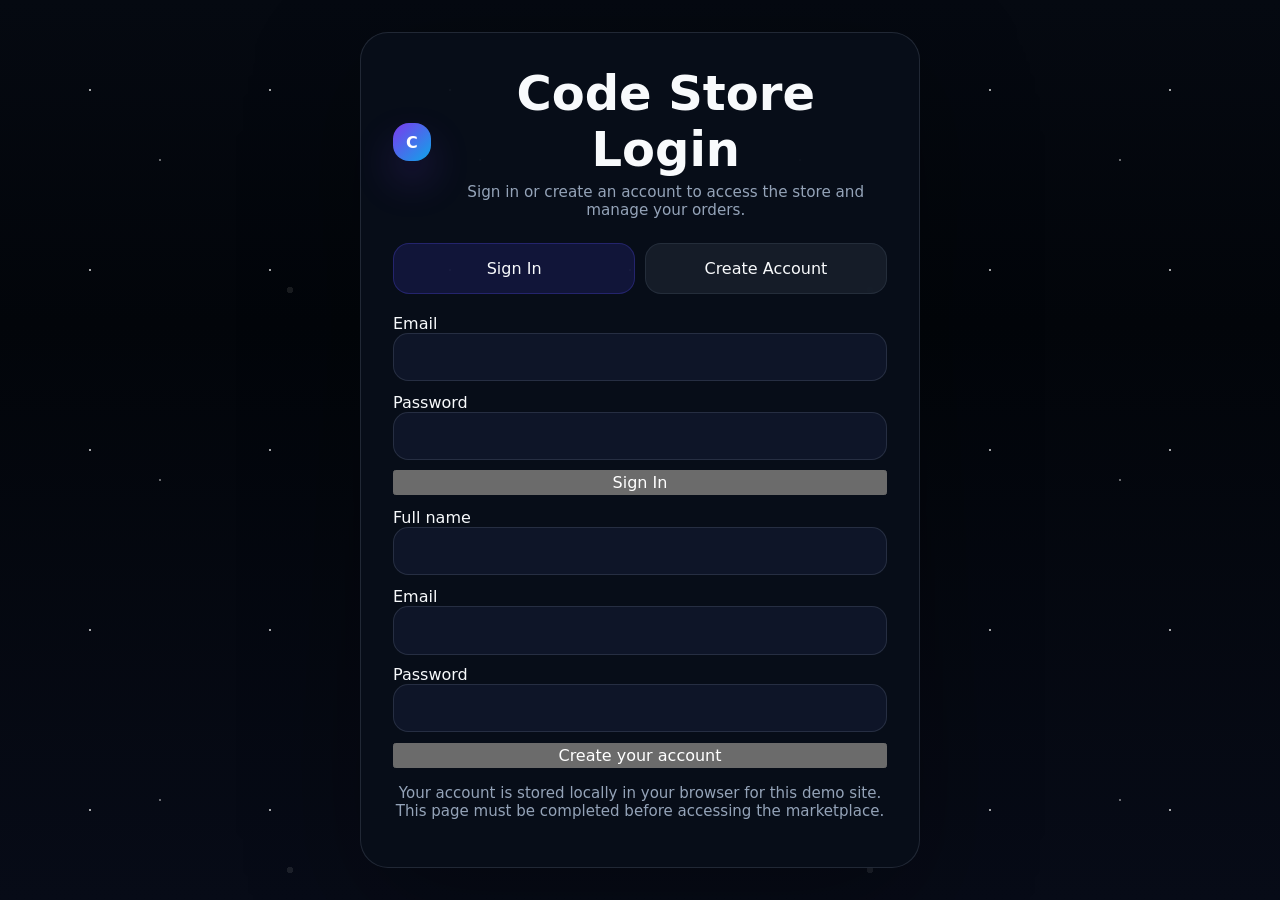
==== commit c6089e43: "Update site" ====
--- a/index.html
+++ b/index.html
@@ -8,6 +8,54 @@
   </head>
   <body>
     <div id="night-sky" class="night-sky"></div>
+    <section class="auth-gate" id="authGate">
+      <div class="auth-card auth-gate-card">
+        <div class="brand" style="justify-content: center; text-align: center; gap: 0.85rem; margin-bottom: 1.5rem;">
+          <div class="brand-icon">C</div>
+          <div>
+            <h1 class="brand-title" style="font-size: clamp(2rem, 4vw, 3rem);">Code Store Login</h1>
+            <p class="brand-subtitle">Sign in or create an account to access the store and manage your orders.</p>
+          </div>
+        </div>
+        <div class="auth-toggle" style="justify-content: center; margin-bottom: 1.2rem;">
+          <button class="mini-action active" type="button" data-auth-view="login">Sign In</button>
+          <button class="mini-action" type="button" data-auth-view="register">Create Account</button>
+        </div>
+        <form id="loginForm" class="form-group">
+          <div class="field-row">
+            <div>
+              <label>Email</label>
+              <input type="email" id="loginEmail" required />
+            </div>
+            <div>
+              <label>Password</label>
+              <input type="password" id="loginPassword" required />
+            </div>
+          </div>
+          <button type="submit">Sign In</button>
+        </form>
+        <form id="registerForm" class="form-group" hidden>
+          <div class="field-row">
+            <div>
+              <label>Full name</label>
+              <input type="text" id="registerName" required />
+            </div>
+            <div>
+              <label>Email</label>
+              <input type="email" id="registerEmail" required />
+            </div>
+          </div>
+          <div class="field-row">
+            <div>
+              <label>Password</label>
+              <input type="password" id="registerPassword" required />
+            </div>
+          </div>
+          <button type="submit">Create your account</button>
+        </form>
+        <p class="auth-note">Your account is stored locally in your browser for this demo site. This page must be completed before accessing the marketplace.</p>
+      </div>
+    </section>
     <div class="page">
       <section class="topbar">
         <div class="brand">
--- a/styles.css
+++ b/styles.css
@@ -683,6 +683,53 @@
   display: none;
 }
 
+.hidden {
+  display: none !important;
+}
+
+.auth-gate {
+  min-height: 100vh;
+  display: grid;
+  place-items: center;
+  padding: 2rem 1rem;
+}
+
+.auth-gate-card {
+  width: min(560px, 100%);
+  border-radius: 1.75rem;
+  background: rgba(8, 14, 26, 0.96);
+  border: 1px solid rgba(148, 163, 184, 0.18);
+  box-shadow: 0 35px 120px rgba(0, 0, 0, 0.32);
+  padding: 2rem;
+}
+
+.auth-gate .auth-note {
+  margin-top: 1rem;
+  color: var(--muted);
+  font-size: 0.94rem;
+  text-align: center;
+}
+
+.auth-gate .auth-toggle {
+  justify-content: center;
+}
+
+.auth-gate .mini-action {
+  flex: 1 1 45%;
+}
+
+.auth-gate .field-row {
+  grid-template-columns: 1fr;
+}
+
+.auth-gate .field-row > div {
+  width: 100%;
+}
+
+.auth-gate .form-group button {
+  width: 100%;
+}
+
 .modal {
   width: min(760px, 100%);
   max-height: 90vh;
@@ -856,6 +903,91 @@
   color: var(--muted);
 }
 
+@media (max-width: 860px) {
+  .page {
+    width: min(100%, calc(100% - 2rem));
+    padding: 1.25rem 0 2rem;
+  }
+
+  .topbar {
+    flex-direction: column;
+    align-items: stretch;
+  }
+
+  .tabs {
+    overflow-x: auto;
+    width: 100%;
+    padding: 0.35rem 0.4rem;
+  }
+
+  .tab {
+    flex: 1 0 auto;
+    min-width: 8rem;
+    padding: 0.8rem 0.9rem;
+  }
+
+  .hero {
+    display: grid;
+    gap: 1rem;
+  }
+
+  .hero-summary {
+    display: block;
+  }
+
+  .store-shell {
+    grid-template-columns: 1fr;
+  }
+
+  .cart-card {
+    width: 100%;
+  }
+
+  .filter-row {
+    flex-direction: column;
+  }
+
+  .filter-row input,
+  .filter-row select {
+    min-width: 100%;
+  }
+
+  .card-actions,
+  .support-card .actions,
+  .promo-actions,
+  .hero-actions {
+    width: 100%;
+    flex-direction: column;
+  }
+
+  .card-actions button,
+  .support-card .actions button,
+  .promo-actions button,
+  .hero-actions button {
+    width: 100%;
+  }
+
+  .account-grid,
+  .support-grid,
+  .language-grid,
+  .grid-3,
+  .option-grid,
+  .field-row,
+  .summary-grid {
+    grid-template-columns: 1fr;
+  }
+
+  .section-head {
+    flex-direction: column;
+    align-items: stretch;
+  }
+
+  .modal {
+    width: 100%;
+    max-height: 95vh;
+  }
+}
+
 @media (min-width: 860px) {
   .hero {
     grid-template-columns: 1.4fr 1fr;
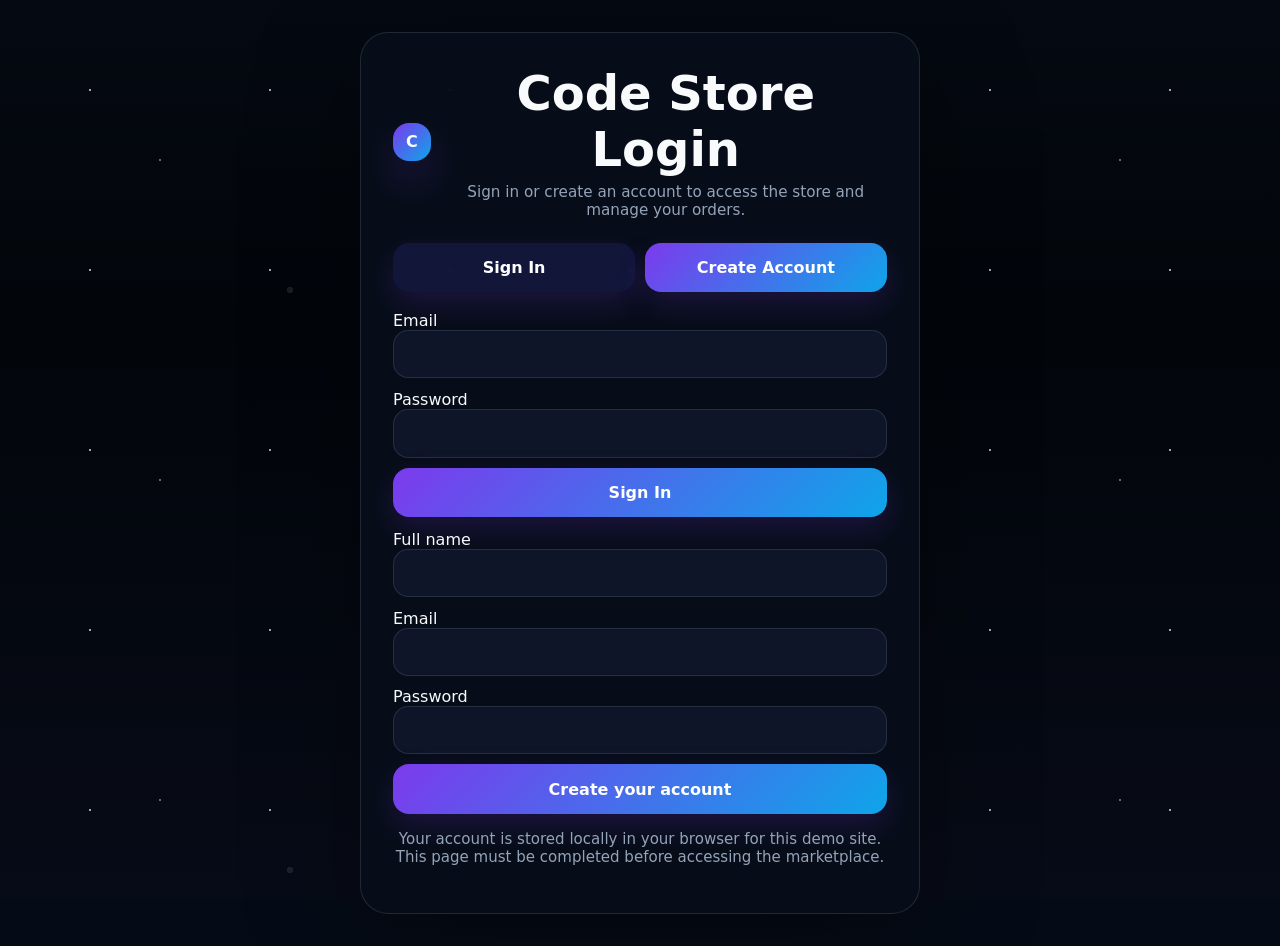
==== commit 2f204340: "Update site" ====
--- a/index.html
+++ b/index.html
@@ -300,6 +300,28 @@
           </div>
         </article>
 
+        <article class="panel" id="staffPanel" hidden>
+          <div class="section-head">
+            <div>
+              <h2>Staff Operations</h2>
+              <p>Review new orders, pass technical work to IT, and send completed products to buyers.</p>
+            </div>
+            <span class="pill">Internal handoff flow</span>
+          </div>
+          <div id="staffOrdersList" class="workflow-grid"></div>
+        </article>
+
+        <article class="panel" id="itPanel" hidden>
+          <div class="section-head">
+            <div>
+              <h2>IT Department Queue</h2>
+              <p>Build, test, and finalize the coding work before returning it to staff.</p>
+            </div>
+            <span class="pill">Development handoff</span>
+          </div>
+          <div id="itOrdersList" class="workflow-grid"></div>
+        </article>
+
         <article class="panel" id="supportPanel" hidden>
           <div class="section-head">
             <div>
--- a/styles.css
+++ b/styles.css
@@ -714,8 +714,28 @@
   justify-content: center;
 }
 
+.auth-gate .mini-action,
+.auth-gate .form-group button {
+  width: 100%;
+  padding: 0.95rem 1.2rem;
+  border-radius: 1rem;
+  border: none;
+  background: linear-gradient(135deg, #7c3aed, #0ea5e9);
+  color: white;
+  font-weight: 600;
+  box-shadow: 0 12px 30px rgba(124, 58, 237, 0.18);
+  transition: transform 180ms ease, box-shadow 180ms ease;
+}
+
+.auth-gate .mini-action:hover,
+.auth-gate .form-group button:hover {
+  transform: translateY(-1px);
+  box-shadow: 0 16px 35px rgba(124, 58, 237, 0.14);
+}
+
 .auth-gate .mini-action {
   flex: 1 1 45%;
+  min-width: 150px;
 }
 
 .auth-gate .field-row {
@@ -723,10 +743,6 @@
 }
 
 .auth-gate .field-row > div {
-  width: 100%;
-}
-
-.auth-gate .form-group button {
   width: 100%;
 }
 
@@ -901,6 +917,62 @@
 .order-body span,
 .order-body small {
   color: var(--muted);
+}
+
+.workflow-grid {
+  display: grid;
+  gap: 0.9rem;
+}
+
+.workflow-card {
+  padding: 1rem;
+  border-radius: 1rem;
+  border: 1px solid var(--border);
+  background: rgba(15, 23, 42, 0.95);
+  display: grid;
+  gap: 0.75rem;
+}
+
+.workflow-head {
+  display: flex;
+  justify-content: space-between;
+  gap: 0.75rem;
+  flex-wrap: wrap;
+  align-items: center;
+}
+
+.workflow-head h3 {
+  margin: 0 0 0.3rem;
+}
+
+.workflow-head p {
+  margin: 0;
+  color: var(--muted);
+  font-size: 0.9rem;
+}
+
+.workflow-badge {
+  display: inline-flex;
+  align-items: center;
+  padding: 0.45rem 0.75rem;
+  border-radius: 999px;
+  background: rgba(79, 70, 229, 0.14);
+  color: #dbeafe;
+  font-size: 0.8rem;
+}
+
+.workflow-meta {
+  display: flex;
+  flex-wrap: wrap;
+  gap: 0.6rem;
+  color: var(--muted);
+  font-size: 0.9rem;
+}
+
+.workflow-actions {
+  display: flex;
+  flex-wrap: wrap;
+  gap: 0.6rem;
 }
 
 @media (max-width: 860px) {
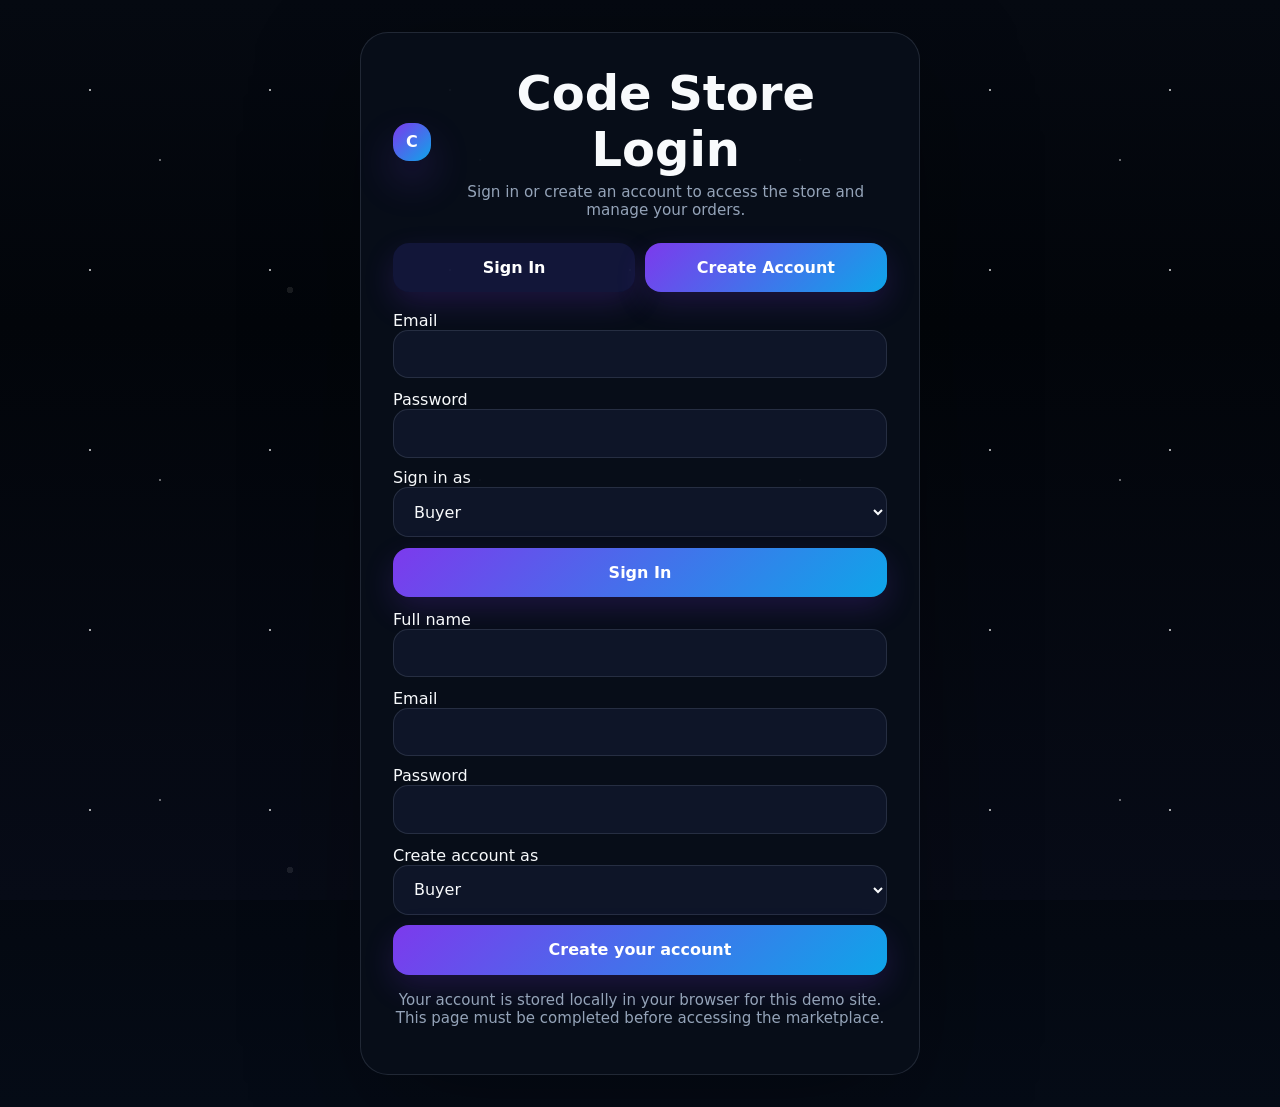
==== commit 22c2f0a3: "Update site" ====
--- a/index.html
+++ b/index.html
@@ -32,6 +32,16 @@
               <input type="password" id="loginPassword" required />
             </div>
           </div>
+          <div class="field-row">
+            <div>
+              <label>Sign in as</label>
+              <select id="loginRole">
+                <option value="buyer">Buyer</option>
+                <option value="staff">Staff</option>
+                <option value="it">IT Department</option>
+              </select>
+            </div>
+          </div>
           <button type="submit">Sign In</button>
         </form>
         <form id="registerForm" class="form-group" hidden>
@@ -49,6 +59,14 @@
             <div>
               <label>Password</label>
               <input type="password" id="registerPassword" required />
+            </div>
+            <div>
+              <label>Create account as</label>
+              <select id="registerRole">
+                <option value="buyer">Buyer</option>
+                <option value="staff">Staff</option>
+                <option value="it">IT Department</option>
+              </select>
             </div>
           </div>
           <button type="submit">Create your account</button>
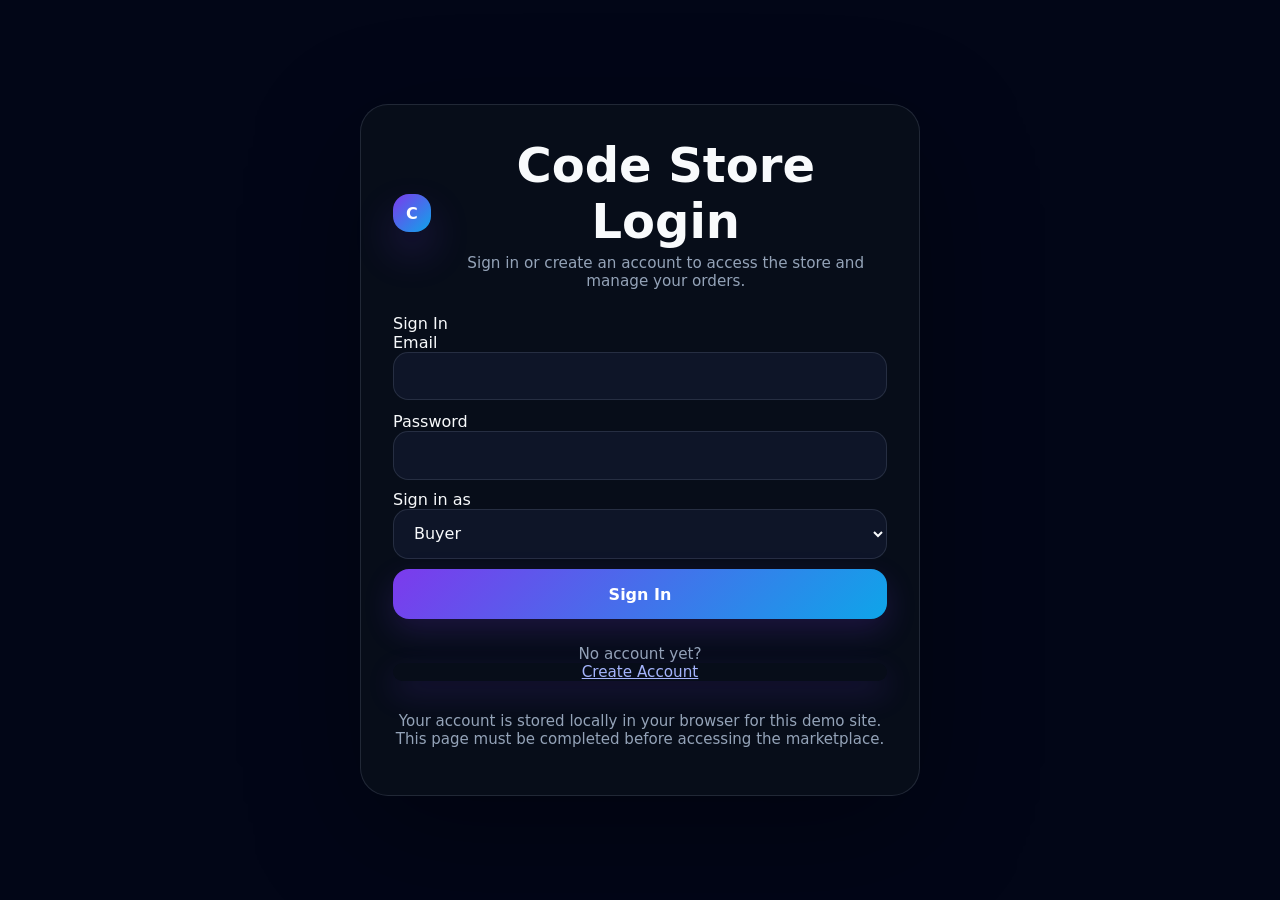
==== commit 952ea312: "Update site" ====
--- a/index.html
+++ b/index.html
@@ -17,10 +17,7 @@
             <p class="brand-subtitle">Sign in or create an account to access the store and manage your orders.</p>
           </div>
         </div>
-        <div class="auth-toggle" style="justify-content: center; margin-bottom: 1.2rem;">
-          <button class="mini-action active" type="button" data-auth-view="login">Sign In</button>
-          <button class="mini-action" type="button" data-auth-view="register">Create Account</button>
-        </div>
+        <div class="auth-mode" id="authModeLabel">Sign In</div>
         <form id="loginForm" class="form-group">
           <div class="field-row">
             <div>
@@ -43,6 +40,7 @@
             </div>
           </div>
           <button type="submit">Sign In</button>
+          <p class="switch-mode">No account yet? <button type="button" class="link-btn" data-auth-view="register">Create Account</button></p>
         </form>
         <form id="registerForm" class="form-group" hidden>
           <div class="field-row">
@@ -70,6 +68,7 @@
             </div>
           </div>
           <button type="submit">Create your account</button>
+          <p class="switch-mode">Already have an account? <button type="button" class="link-btn" data-auth-view="login">Sign In</button></p>
         </form>
         <p class="auth-note">Your account is stored locally in your browser for this demo site. This page must be completed before accessing the marketplace.</p>
       </div>
@@ -266,49 +265,11 @@
           <div class="section-head">
             <div>
               <h2>My Account</h2>
-              <p>Create an account, sign in, and keep your purchases and support requests in one place.</p>
+              <p>View your profile, orders, and support history after signing in.</p>
             </div>
             <span class="pill">Secure local account</span>
           </div>
           <div class="account-grid">
-            <div class="auth-card">
-              <div class="auth-toggle">
-                <button class="mini-action active" type="button" data-auth-view="login">Login</button>
-                <button class="mini-action" type="button" data-auth-view="register">Register</button>
-              </div>
-              <form id="loginForm" class="form-group">
-                <div class="field-row">
-                  <div>
-                    <label>Email</label>
-                    <input type="email" id="loginEmail" required />
-                  </div>
-                  <div>
-                    <label>Password</label>
-                    <input type="password" id="loginPassword" required />
-                  </div>
-                </div>
-                <button type="submit">Log in</button>
-              </form>
-              <form id="registerForm" class="form-group" hidden>
-                <div class="field-row">
-                  <div>
-                    <label>Full name</label>
-                    <input type="text" id="registerName" required />
-                  </div>
-                  <div>
-                    <label>Email</label>
-                    <input type="email" id="registerEmail" required />
-                  </div>
-                </div>
-                <div class="field-row">
-                  <div>
-                    <label>Password</label>
-                    <input type="password" id="registerPassword" required />
-                  </div>
-                </div>
-                <button type="submit">Create account</button>
-              </form>
-            </div>
             <div class="auth-card">
               <h3 style="margin-top: 0;">Account status</h3>
               <p id="accountStatus">You are not signed in yet.</p>
--- a/styles.css
+++ b/styles.css
@@ -687,17 +687,34 @@
   display: none !important;
 }
 
+body.locked {
+  overflow: hidden;
+  height: 100vh;
+}
+
 .auth-gate {
+  position: fixed;
+  inset: 0;
+  z-index: 9999;
   min-height: 100vh;
   display: grid;
   place-items: center;
   padding: 2rem 1rem;
+  background: rgba(2, 6, 23, 1);
+}
+
+.auth-gate[hidden],
+.auth-gate[hidden] * {
+  display: none !important;
+  visibility: hidden !important;
 }
 
 .auth-gate-card {
+  position: relative;
+  z-index: 1;
   width: min(560px, 100%);
   border-radius: 1.75rem;
-  background: rgba(8, 14, 26, 0.96);
+  background: rgba(8, 14, 26, 0.98);
   border: 1px solid rgba(148, 163, 184, 0.18);
   box-shadow: 0 35px 120px rgba(0, 0, 0, 0.32);
   padding: 2rem;
@@ -712,6 +729,20 @@
 
 .auth-gate .auth-toggle {
   justify-content: center;
+  gap: 1rem;
+}
+
+.auth-gate .auth-toggle button {
+  flex: 1 1 100%;
+}
+
+.auth-gate .auth-toggle button:not(.active) {
+  display: none !important;
+}
+
+.auth-gate #registerForm[hidden],
+.auth-gate #loginForm[hidden] {
+  display: none !important;
 }
 
 .auth-gate .mini-action,
@@ -733,17 +764,29 @@
   box-shadow: 0 16px 35px rgba(124, 58, 237, 0.14);
 }
 
-.auth-gate .mini-action {
-  flex: 1 1 45%;
-  min-width: 150px;
-}
-
 .auth-gate .field-row {
   grid-template-columns: 1fr;
 }
 
 .auth-gate .field-row > div {
   width: 100%;
+}
+
+.auth-gate .switch-mode {
+  margin-top: 1rem;
+  text-align: center;
+  color: var(--muted);
+  font-size: 0.95rem;
+}
+
+.auth-gate .switch-mode button {
+  border: none;
+  background: transparent;
+  color: #a5b4fc;
+  text-decoration: underline;
+  cursor: pointer;
+  font: inherit;
+  padding: 0;
 }
 
 .modal {
